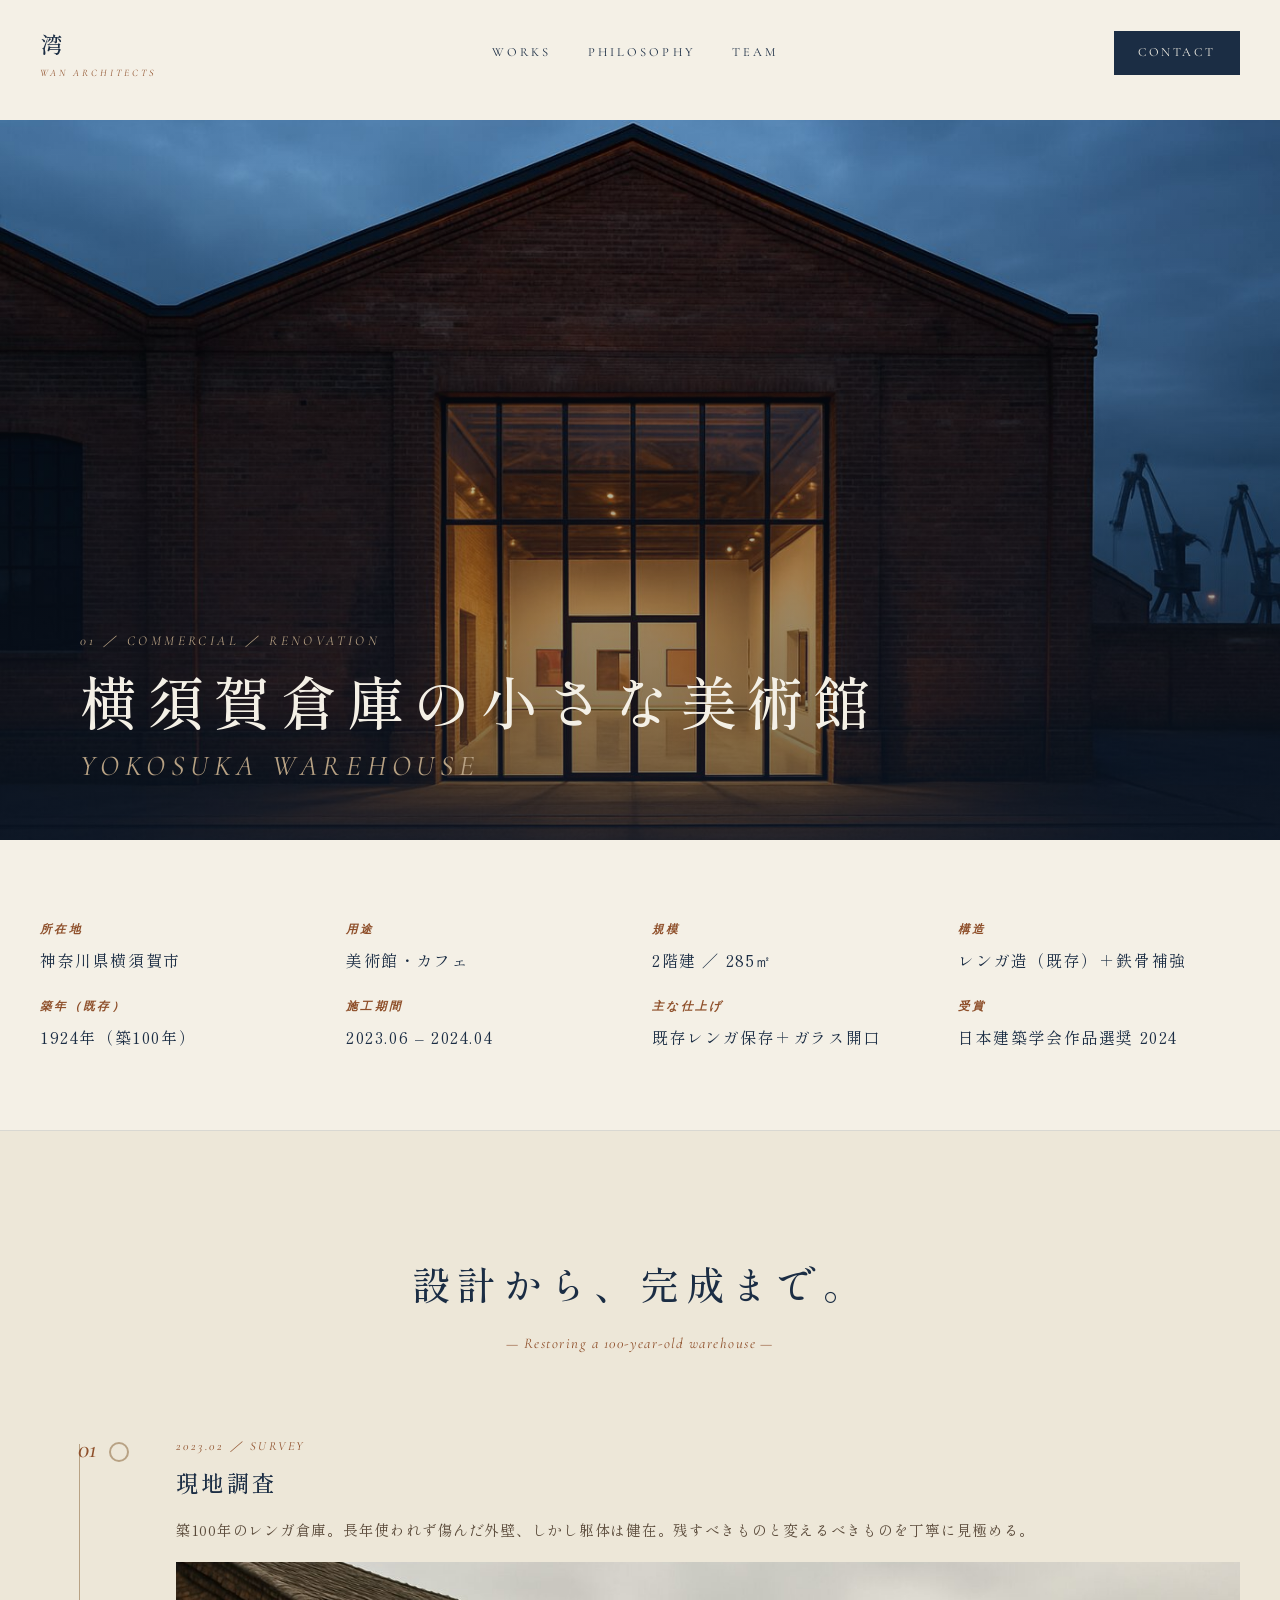
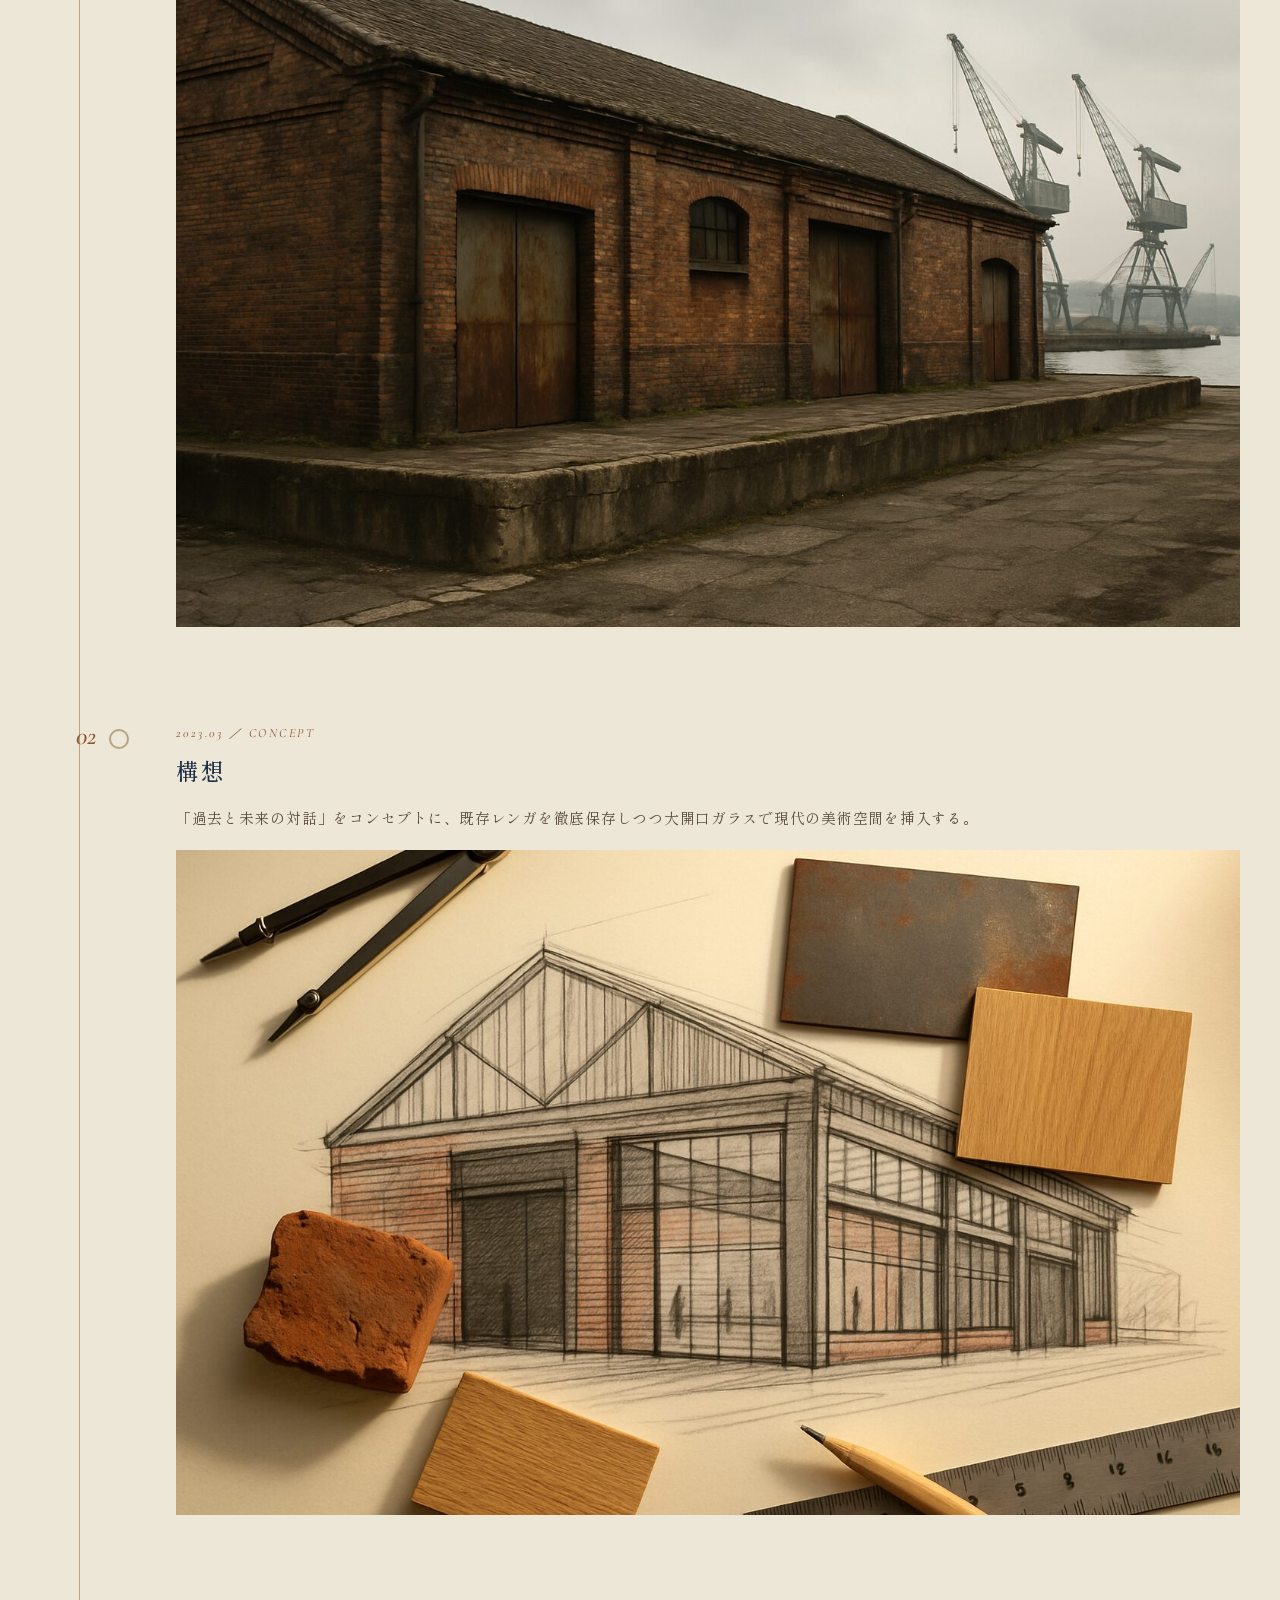
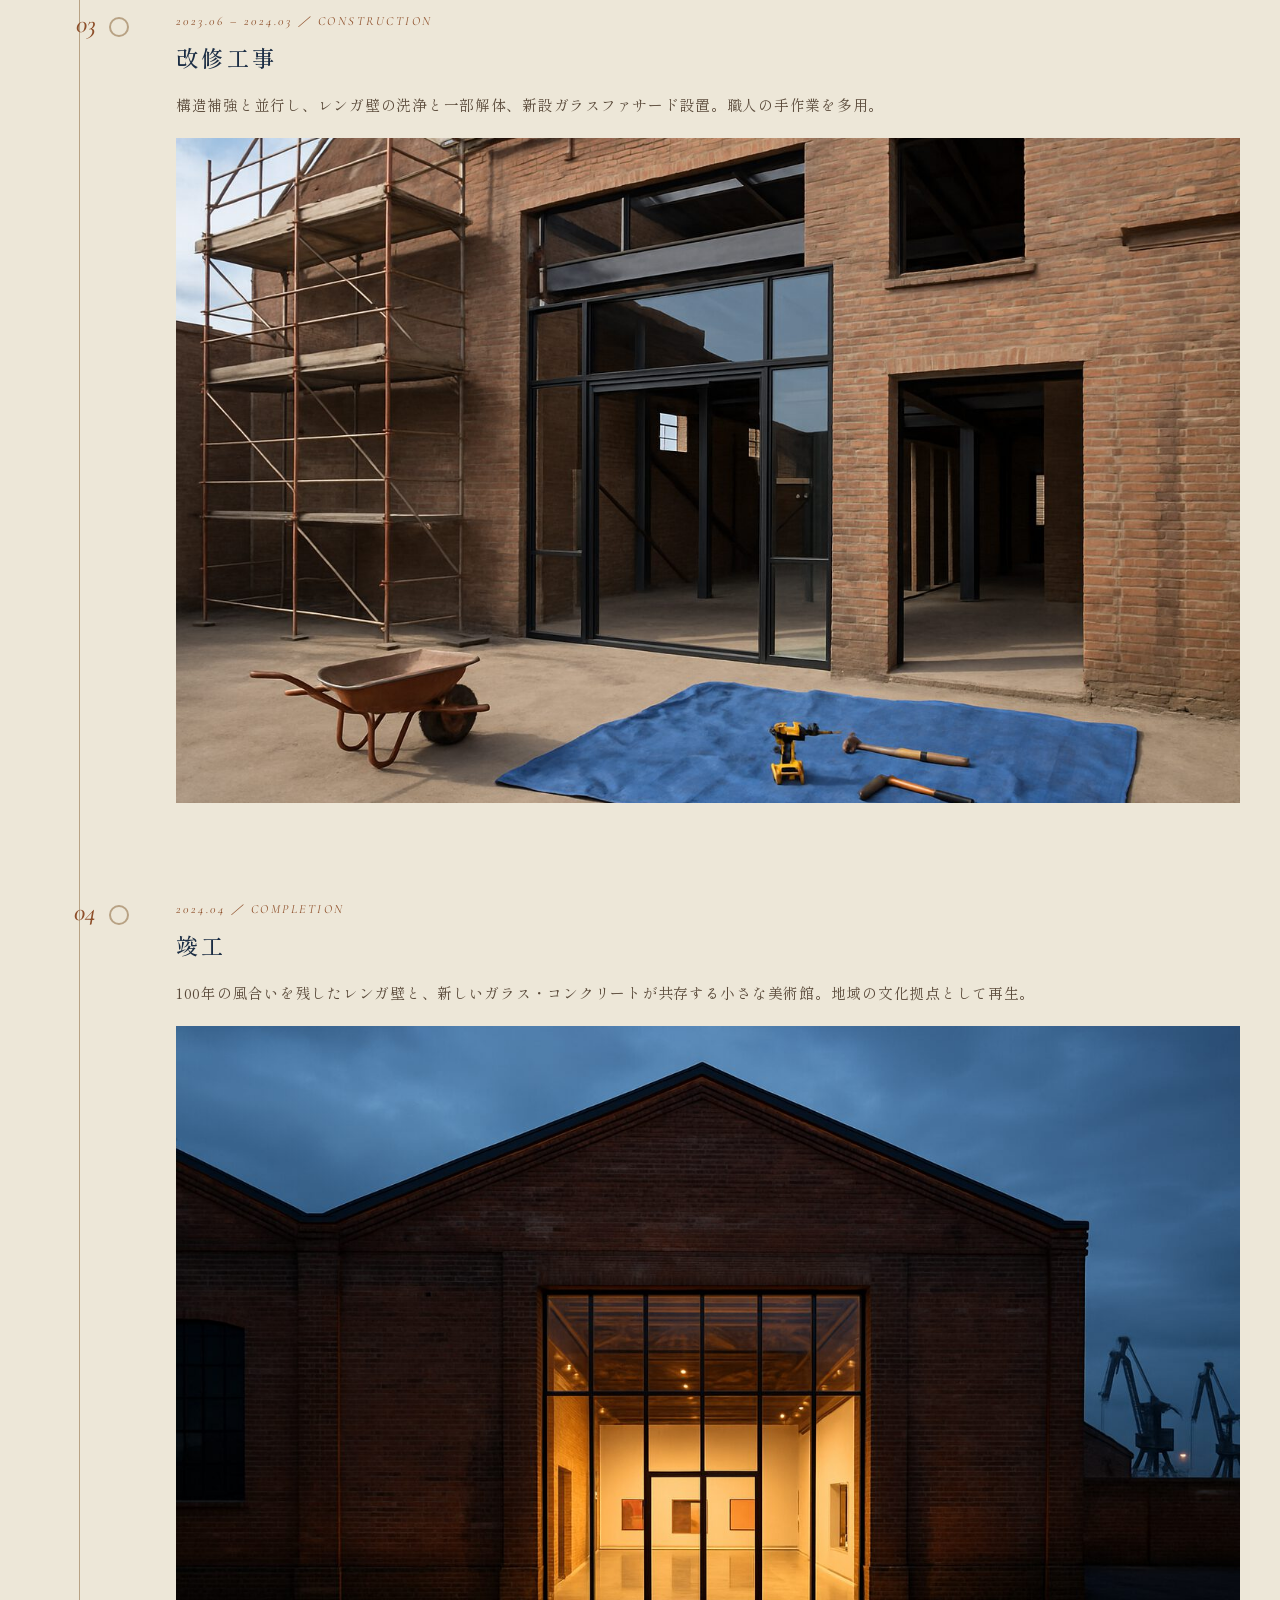
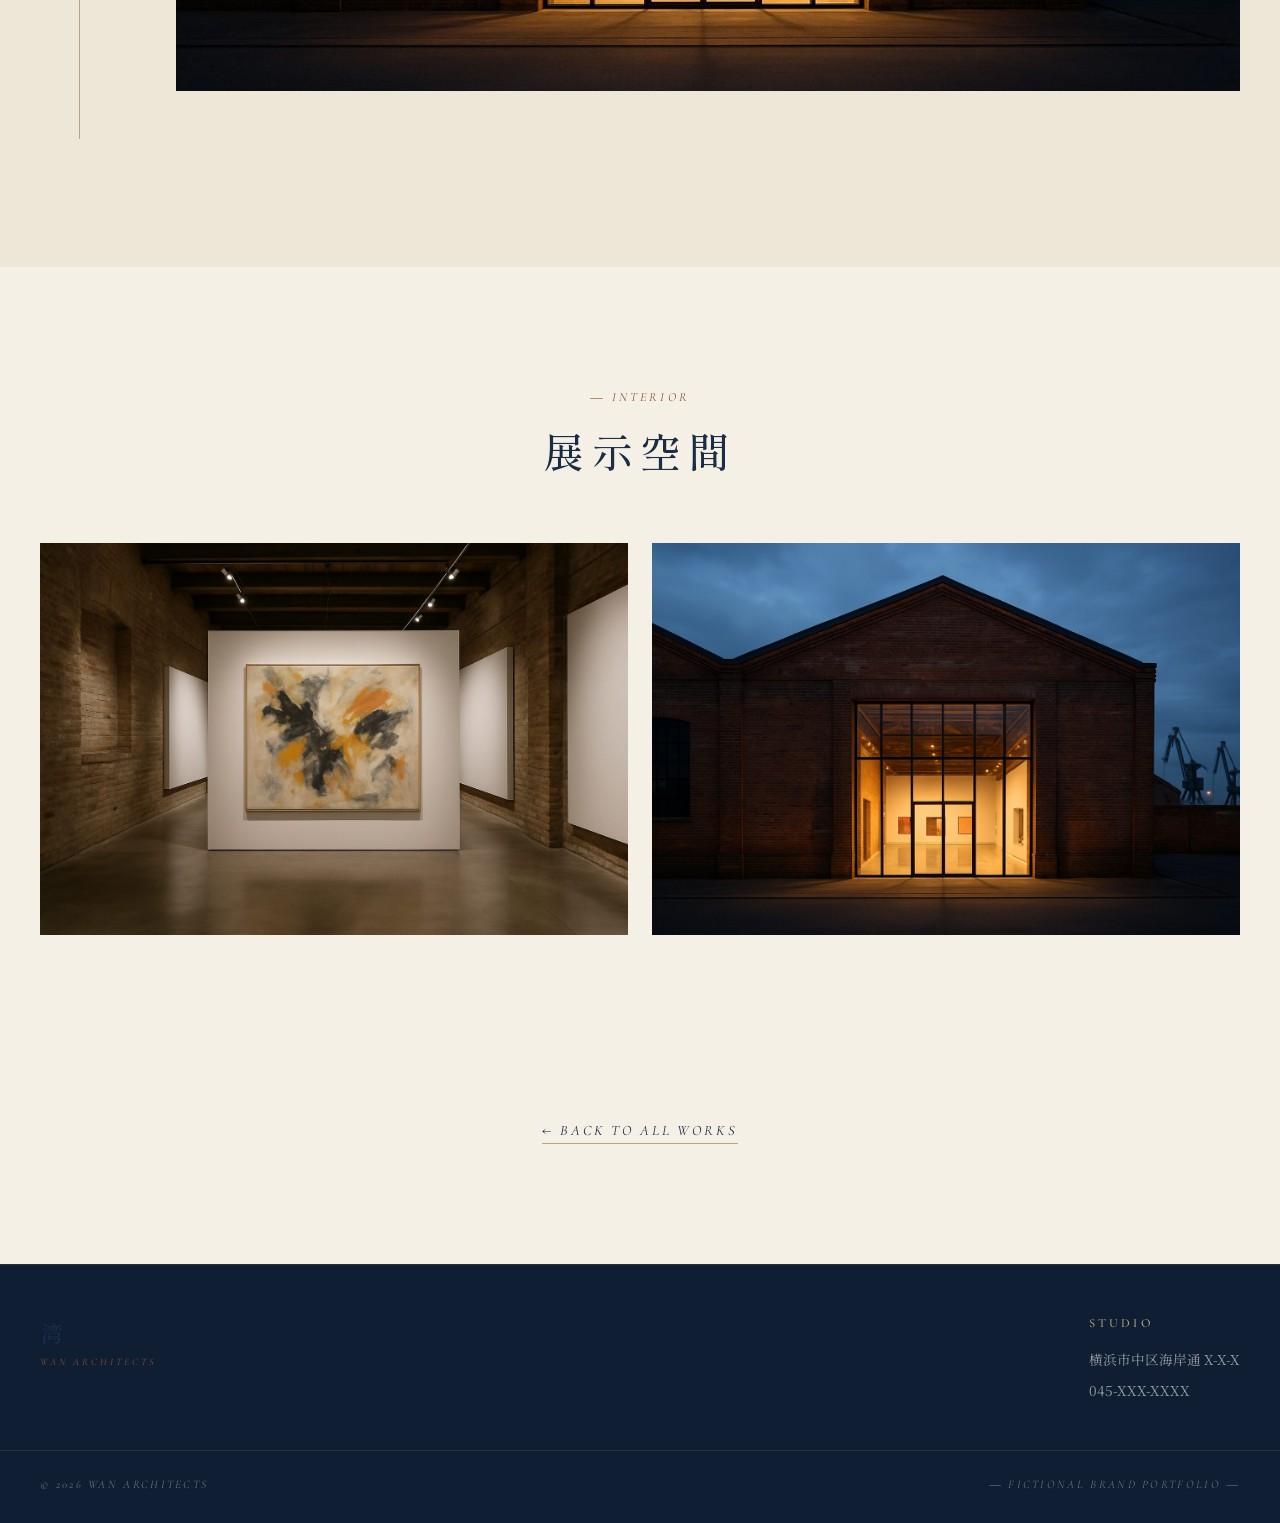
==== work-01-yokosuka.html @ d5d51172 "first commit: WAN ARCHITECTS portfolio site" ====
<!DOCTYPE html>
<html lang="ja">
<head>
<meta charset="UTF-8">
<meta name="viewport" content="width=device-width,initial-scale=1">
<title>横須賀倉庫の小さな美術館 ｜ 湾アーキテクツ</title>
<link rel="preconnect" href="https://fonts.googleapis.com">
<link rel="preconnect" href="https://fonts.gstatic.com" crossorigin>
<link href="https://fonts.googleapis.com/css2?family=Cormorant+Garamond:ital,wght@0,400;0,500;0,600;1,400;1,500&family=Inter:wght@300;400;500&family=Noto+Serif+JP:wght@300;400;500&family=Shippori+Mincho:wght@400;500;600&display=swap" rel="stylesheet">
<link rel="stylesheet" href="styles.css">
</head>
<body>

<header class="hd" id="hd">
  <div class="wrap hd__row">
    <a href="index.html" class="hd__logo">湾<small>WAN ARCHITECTS</small></a>
    <nav class="hd__nav">
      <a href="index.html#works">WORKS</a>
      <a href="index.html#philosophy">PHILOSOPHY</a>
      <a href="index.html#team">TEAM</a>
    </nav>
    <a href="index.html#contact" class="hd__cta">CONTACT</a>
  </div>
</header>

<section class="detail">
  <div class="detail__hero" style="background-image:url('images/work-01-yokosuka.jpg')">
    <div class="detail__hero-text">
      <div class="wrap">
        <p class="detail__cat">01 ／ Commercial ／ Renovation</p>
        <h1 class="detail__title">横須賀倉庫の小さな美術館<em>YOKOSUKA WAREHOUSE</em></h1>
      </div>
    </div>
  </div>
</section>

<section class="detail__info">
  <div class="wrap">
    <div class="info-grid">
      <div class="info-item"><h4>所在地</h4><p>神奈川県横須賀市</p></div>
      <div class="info-item"><h4>用途</h4><p>美術館・カフェ</p></div>
      <div class="info-item"><h4>規模</h4><p>2階建 ／ 285㎡</p></div>
      <div class="info-item"><h4>構造</h4><p>レンガ造（既存）＋鉄骨補強</p></div>
      <div class="info-item"><h4>築年（既存）</h4><p>1924年（築100年）</p></div>
      <div class="info-item"><h4>施工期間</h4><p>2023.06 – 2024.04</p></div>
      <div class="info-item"><h4>主な仕上げ</h4><p>既存レンガ保存＋ガラス開口</p></div>
      <div class="info-item"><h4>受賞</h4><p>日本建築学会作品選奨 2024</p></div>
    </div>
  </div>
</section>

<section class="process">
  <div class="wrap">
    <h2 class="process__title">設計から、完成まで。</h2>
    <p class="process__sub">— Restoring a 100-year-old warehouse —</p>

    <div class="timeline">
      <div class="timeline__step">
        <div class="timeline__num">01</div>
        <div class="timeline__body">
          <p class="timeline__head">2023.02 ／ Survey</p>
          <h3 class="timeline__title">現地調査</h3>
          <p class="timeline__desc">築100年のレンガ倉庫。長年使われず傷んだ外壁、しかし躯体は健在。残すべきものと変えるべきものを丁寧に見極める。</p>
          <div class="timeline__img" style="background-image:url('images/w01-before.jpg')"></div>
        </div>
      </div>
      <div class="timeline__step">
        <div class="timeline__num">02</div>
        <div class="timeline__body">
          <p class="timeline__head">2023.03 ／ Concept</p>
          <h3 class="timeline__title">構想</h3>
          <p class="timeline__desc">「過去と未来の対話」をコンセプトに、既存レンガを徹底保存しつつ大開口ガラスで現代の美術空間を挿入する。</p>
          <div class="timeline__img" style="background-image:url('images/w01-concept.jpg')"></div>
        </div>
      </div>
      <div class="timeline__step">
        <div class="timeline__num">03</div>
        <div class="timeline__body">
          <p class="timeline__head">2023.06 – 2024.03 ／ Construction</p>
          <h3 class="timeline__title">改修工事</h3>
          <p class="timeline__desc">構造補強と並行し、レンガ壁の洗浄と一部解体、新設ガラスファサード設置。職人の手作業を多用。</p>
          <div class="timeline__img" style="background-image:url('images/w01-construction.jpg')"></div>
        </div>
      </div>
      <div class="timeline__step">
        <div class="timeline__num">04</div>
        <div class="timeline__body">
          <p class="timeline__head">2024.04 ／ Completion</p>
          <h3 class="timeline__title">竣工</h3>
          <p class="timeline__desc">100年の風合いを残したレンガ壁と、新しいガラス・コンクリートが共存する小さな美術館。地域の文化拠点として再生。</p>
          <div class="timeline__img" style="background-image:url('images/work-01-yokosuka.jpg')"></div>
        </div>
      </div>
    </div>
  </div>
</section>

<section class="interiors">
  <div class="wrap">
    <div class="sec__head" style="text-align:center;margin:0 auto 64px">
      <p class="kicker">― Interior</p>
      <h2 class="sec__title">展示空間</h2>
    </div>
    <div class="interiors__grid">
      <div style="background-image:url('images/w01-interior.jpg')"></div>
      <div style="background-image:url('images/work-01-yokosuka.jpg')"></div>
    </div>
  </div>
</section>

<section class="back-to">
  <div class="wrap"><a href="index.html#works">← Back to all works</a></div>
</section>

<footer class="ft">
  <div class="wrap ft__row">
    <div class="ft__col"><a href="index.html" class="hd__logo">湾<small>WAN ARCHITECTS</small></a></div>
    <div class="ft__col"><h4>Studio</h4><ul><li>横浜市中区海岸通 X-X-X</li><li>045-XXX-XXXX</li></ul></div>
  </div>
  <div class="wrap ft__bottom"><span>© 2026 WAN ARCHITECTS</span><span>― FICTIONAL BRAND PORTFOLIO ―</span></div>
</footer>

<script>
const hd=document.getElementById('hd');
window.addEventListener('scroll',()=>hd.classList.toggle('is-scrolled',window.scrollY>80));
</script>
</body>
</html>
---- styles.css ----
/* === 湾 (Wan) Architects === */
:root{
  --navy:#1B2D44;
  --navy-d:#0F1E33;
  --driftwood:#B8A284;
  --salt:#F4F0E6;
  --salt-2:#EDE7D8;
  --rust:#8E4F2A;
  --sky:#C8D4DD;
  --ink:#1A1410;
  --ink-soft:#5A4A3A;
  --line:rgba(27,45,68,0.12);
  --serif:'Cormorant Garamond',serif;
  --jp-mincho:'Shippori Mincho',serif;
  --jp-serif:'Noto Serif JP',serif;
  --sans:'Inter',sans-serif;
}
*{margin:0;padding:0;box-sizing:border-box}
html{scroll-behavior:smooth}
body{
  font-family:var(--jp-serif);
  background:var(--salt);color:var(--ink);
  line-height:1.7;-webkit-font-smoothing:antialiased;
  overflow-x:hidden;
}
a{color:inherit;text-decoration:none}
img{display:block;max-width:100%}
button{font-family:inherit;border:none;background:none;cursor:pointer;color:inherit}
ul{list-style:none}

.wrap{max-width:1280px;margin:0 auto;padding:0 40px}
.kicker{
  font-family:var(--serif);font-style:italic;
  letter-spacing:0.25em;color:var(--rust);
  font-size:0.78rem;text-transform:uppercase;
}

/* === Header === */
.hd{
  position:fixed;top:0;left:0;right:0;z-index:50;
  padding:24px 0;
  transition:background .4s,backdrop-filter .4s,padding .4s;
}
.hd.is-scrolled{
  background:rgba(244,240,230,0.92);
  backdrop-filter:blur(12px);
  padding:14px 0;
  border-bottom:1px solid var(--line);
}
.hd__row{display:flex;align-items:center;justify-content:space-between}
.hd__logo{
  font-family:var(--jp-mincho);
  font-size:1.4rem;letter-spacing:0.4em;
  color:var(--navy);font-weight:500;
}
.hd__logo small{
  display:block;font-family:var(--serif);
  font-style:italic;font-size:0.62rem;letter-spacing:0.3em;
  color:var(--rust);margin-top:3px;font-weight:400;
}
.hd__nav{display:flex;gap:36px}
.hd__nav a{
  font-family:var(--serif);font-size:0.78rem;
  letter-spacing:0.25em;text-transform:uppercase;
  color:var(--navy);transition:color .2s;
}
.hd__nav a:hover{color:var(--rust)}
.hd__cta{
  font-family:var(--serif);font-size:0.78rem;
  letter-spacing:0.2em;text-transform:uppercase;
  color:var(--salt);background:var(--navy);
  padding:11px 24px;transition:background .2s;
}
.hd__cta:hover{background:var(--rust)}

/* === HERO with tabbed process visualization === */
.hero{
  position:relative;
  min-height:100vh;height:100vh;
  background:var(--navy);color:var(--salt);
  overflow:hidden;
}
.hero__bg{
  position:absolute;inset:0;z-index:0;
}
.stage{
  position:absolute;inset:0;
  opacity:0;transition:opacity 1s ease;
  background-size:cover;background-position:center;
}
.stage.is-active{opacity:1}
.stage::after{
  content:'';position:absolute;inset:0;
  background:linear-gradient(180deg,rgba(15,30,51,0.40) 0%,rgba(15,30,51,0.80) 100%);
}
/* Vivid gradient placeholders until AI images land */
.stage--1{background-image:linear-gradient(135deg,#7B8FA1 0%,#3F5066 60%,#1B2D44 100%)}
.stage--2{background-image:linear-gradient(135deg,#E8DFC8 0%,#C8B89A 50%,#9C8966 100%)}
.stage--3{background-image:linear-gradient(135deg,#3F5066 0%,#1B2D44 50%,#0F1E33 100%)}
.stage--4{background-image:linear-gradient(135deg,#A88663 0%,#7A5C3F 50%,#3F2E1A 100%)}
.stage--5{background-image:linear-gradient(135deg,#3F5066 0%,#1B2D44 50%,#8E4F2A 100%)}

.hero__inner{
  position:relative;z-index:2;
  height:100%;
  display:flex;flex-direction:column;justify-content:flex-end;
  padding:0 40px 64px;max-width:1280px;margin:0 auto;
}
.hero__sub{
  font-family:var(--serif);font-style:italic;
  font-size:0.92rem;letter-spacing:0.25em;color:var(--driftwood);
  margin-bottom:18px;
}
.hero__title{
  font-family:var(--jp-mincho);font-weight:500;
  font-size:clamp(2.6rem,6vw,5.2rem);
  letter-spacing:0.15em;line-height:1.2;
  margin-bottom:32px;
}
.hero__title em{font-style:normal;color:var(--driftwood)}

.hero__tabs{
  display:flex;gap:0;margin-top:32px;
  border-top:1px solid rgba(244,240,230,0.25);
}
.tab{
  flex:1;padding:18px 12px;
  background:transparent;color:rgba(244,240,230,0.55);
  border:none;cursor:pointer;
  display:flex;flex-direction:column;align-items:center;gap:4px;
  transition:color .25s,background .25s;
  position:relative;
}
.tab span{
  font-family:var(--serif);font-style:italic;font-size:0.78rem;
  letter-spacing:0.18em;
}
.tab b{
  font-family:var(--jp-mincho);font-size:1rem;
  letter-spacing:0.18em;font-weight:500;
}
.tab:hover{color:var(--salt);background:rgba(244,240,230,0.05)}
.tab.is-active{color:var(--driftwood)}
.tab.is-active::after{
  content:'';position:absolute;top:-1px;left:20%;right:20%;
  height:2px;background:var(--driftwood);
}

.hero__hint{
  margin-top:14px;
  font-family:var(--serif);font-style:italic;
  font-size:0.72rem;letter-spacing:0.15em;
  color:rgba(244,240,230,0.45);text-align:center;
}

.hero__stage-label{
  display:flex;justify-content:space-between;align-items:flex-end;
  font-family:var(--serif);font-style:italic;
  letter-spacing:0.18em;font-size:0.85rem;
}
.hero__stage-label .num{
  font-size:3rem;font-weight:500;color:var(--driftwood);
  font-style:normal;line-height:1;letter-spacing:0;
}
.hero__stage-label .name{
  text-align:right;color:rgba(244,240,230,0.85);
  font-size:1.05rem;
}
.hero__stage-label .name b{
  font-family:var(--jp-mincho);font-style:normal;
  display:block;font-size:1.25rem;font-weight:500;
  color:var(--salt);margin-top:4px;letter-spacing:0.15em;
}


/* === Content sections (after hero) === */
.sec{padding:140px 0;position:relative}
.sec__head{margin-bottom:80px;max-width:680px}
.sec__title{
  font-family:var(--jp-mincho);font-weight:500;
  font-size:clamp(1.8rem,3.2vw,2.6rem);
  letter-spacing:0.18em;line-height:1.4;
  margin-top:14px;color:var(--navy);
}
.sec__sub{
  font-family:var(--serif);font-style:italic;
  color:var(--rust);font-size:0.92rem;letter-spacing:0.1em;
  margin-top:12px;
}
.sec__lead{
  font-family:var(--jp-mincho);font-size:0.95rem;
  line-height:2.2;color:var(--ink-soft);margin-top:24px;letter-spacing:0.05em;
}

/* === Works grid === */
.works{background:var(--salt-2)}
.works__grid{
  display:grid;
  grid-template-columns:repeat(2,1fr);
  gap:48px 32px;
}
.work-card{
  background:var(--salt);
  transition:transform .4s,box-shadow .4s;
  cursor:pointer;
}
.work-card:hover{
  transform:translateY(-4px);
  box-shadow:0 24px 56px rgba(27,45,68,0.12);
}
.work-card__img{
  aspect-ratio:4/3;
  background-color:var(--sky);
  background-size:cover;background-position:center;
  margin-bottom:20px;overflow:hidden;
  position:relative;
}
.work-card__img::after{
  content:attr(data-num);
  position:absolute;top:14px;left:18px;
  font-family:var(--serif);font-style:italic;
  font-size:1rem;color:var(--salt);
  letter-spacing:0.1em;
  text-shadow:0 2px 8px rgba(0,0,0,0.3);
}
.work-card__cat{
  font-family:var(--serif);font-style:italic;
  font-size:0.72rem;letter-spacing:0.2em;
  color:var(--rust);text-transform:uppercase;
  margin-bottom:8px;
}
.work-card__name{
  font-family:var(--jp-mincho);font-size:1.4rem;
  font-weight:500;letter-spacing:0.1em;
  color:var(--navy);margin-bottom:8px;line-height:1.4;
}
.work-card__name em{
  font-style:italic;font-family:var(--serif);
  font-size:0.65em;color:var(--rust);
  margin-left:8px;font-weight:400;
}
.work-card__meta{
  font-family:var(--serif);font-style:italic;
  font-size:0.85rem;color:var(--ink-soft);
  letter-spacing:0.05em;
}

/* === Philosophy === */
.philo{background:var(--navy);color:var(--salt)}
.philo .sec__title{color:var(--salt)}
.philo .sec__sub{color:var(--driftwood)}
.philo__grid{
  display:grid;grid-template-columns:repeat(2,1fr);
  gap:64px 80px;margin-top:48px;
}
.philo__item h3{
  font-family:var(--jp-mincho);font-size:1.1rem;
  font-weight:500;letter-spacing:0.18em;
  color:var(--driftwood);margin-bottom:14px;
  padding-bottom:12px;border-bottom:1px solid rgba(184,162,132,0.3);
}
.philo__item p{
  font-family:var(--jp-mincho);font-size:0.92rem;
  line-height:2.1;color:rgba(244,240,230,0.78);
  letter-spacing:0.05em;
}

/* === Team preview === */
.team__row{
  display:grid;grid-template-columns:repeat(3,1fr);
  gap:32px;
}
.member{text-align:center}
.member__photo{
  aspect-ratio:1/1;background:var(--sky);
  margin-bottom:18px;overflow:hidden;
  border-radius:50%;width:200px;height:200px;
  margin-left:auto;margin-right:auto;
  background-size:cover;background-position:center;
}
.member__role{
  font-family:var(--serif);font-style:italic;
  font-size:0.78rem;letter-spacing:0.2em;
  color:var(--rust);text-transform:uppercase;
  margin-bottom:6px;
}
.member__name{
  font-family:var(--jp-mincho);font-size:1.15rem;
  font-weight:500;letter-spacing:0.15em;color:var(--navy);
}

/* === Contact CTA === */
.cta{
  background:var(--navy-d);color:var(--salt);
  padding:120px 0;text-align:center;
}
.cta__title{
  font-family:var(--jp-mincho);font-weight:500;
  font-size:clamp(1.8rem,3vw,2.4rem);
  letter-spacing:0.18em;margin:18px 0 32px;
}
.cta__btn{
  display:inline-block;
  font-family:var(--serif);font-size:0.85rem;
  letter-spacing:0.3em;text-transform:uppercase;
  background:var(--driftwood);color:var(--navy-d);
  padding:18px 56px;transition:background .25s,letter-spacing .25s;
}
.cta__btn:hover{background:var(--salt);letter-spacing:0.35em}

/* === Footer === */
.ft{
  background:var(--navy-d);color:rgba(244,240,230,0.6);
  padding:48px 0 28px;
  border-top:1px solid rgba(184,162,132,0.15);
}
.ft__row{display:flex;justify-content:space-between;flex-wrap:wrap;gap:24px}
.ft__col h4{
  font-family:var(--serif);font-size:0.78rem;
  letter-spacing:0.25em;color:var(--driftwood);
  margin-bottom:14px;text-transform:uppercase;font-weight:500;
}
.ft__col ul{display:flex;flex-direction:column;gap:8px;font-size:0.85rem;font-family:var(--jp-serif)}
.ft__bottom{
  margin-top:48px;padding-top:24px;
  border-top:1px solid rgba(184,162,132,0.15);
  display:flex;justify-content:space-between;
  font-family:var(--serif);font-size:0.72rem;
  font-style:italic;letter-spacing:0.2em;
  color:rgba(244,240,230,0.4);
}

/* === Work Detail Page === */
.detail{padding-top:120px}
.detail__hero{
  height:80vh;min-height:560px;
  background-size:cover;background-position:center;
  position:relative;
}
.detail__hero::after{
  content:'';position:absolute;inset:0;
  background:linear-gradient(180deg,transparent 0%,rgba(15,30,51,0.6) 100%);
}
.detail__hero-text{
  position:absolute;left:0;right:0;bottom:0;
  color:var(--salt);padding:0 40px 56px;z-index:2;
}
.detail__hero-text .wrap{position:relative}
.detail__cat{
  font-family:var(--serif);font-style:italic;
  letter-spacing:0.25em;color:var(--driftwood);
  font-size:0.85rem;text-transform:uppercase;margin-bottom:14px;
}
.detail__title{
  font-family:var(--jp-mincho);font-weight:500;
  font-size:clamp(2rem,5vw,3.6rem);
  letter-spacing:0.15em;line-height:1.2;
}
.detail__title em{
  display:block;font-family:var(--serif);font-style:italic;
  font-size:0.5em;color:var(--driftwood);
  letter-spacing:0.2em;margin-top:14px;font-weight:400;
}

/* Project info */
.detail__info{
  background:var(--salt);padding:80px 0;
  border-bottom:1px solid var(--line);
}
.info-grid{
  display:grid;grid-template-columns:repeat(4,1fr);gap:24px;
}
.info-item h4{
  font-family:var(--serif);font-style:italic;
  font-size:0.72rem;letter-spacing:0.2em;
  color:var(--rust);text-transform:uppercase;margin-bottom:8px;
}
.info-item p{
  font-family:var(--jp-mincho);font-size:1rem;
  color:var(--navy);letter-spacing:0.1em;line-height:1.6;
}

/* Process timeline */
.process{padding:120px 0;background:var(--salt-2)}
.process__title{
  font-family:var(--jp-mincho);font-weight:500;
  font-size:clamp(1.8rem,3vw,2.4rem);letter-spacing:0.2em;
  text-align:center;color:var(--navy);margin-bottom:14px;
}
.process__sub{
  font-family:var(--serif);font-style:italic;
  color:var(--rust);text-align:center;font-size:0.92rem;
  letter-spacing:0.1em;margin-bottom:80px;
}
.timeline{
  display:grid;
  grid-template-columns:80px 1fr;
  gap:40px 56px;
  position:relative;
}
.timeline::before{
  content:'';position:absolute;
  left:39px;top:8px;bottom:8px;
  width:1px;background:var(--driftwood);
}
.timeline__step{display:contents}
.timeline__num{
  font-family:var(--serif);font-style:italic;
  font-size:1.6rem;color:var(--rust);
  text-align:right;padding-right:24px;line-height:1;
  position:relative;
  font-weight:500;letter-spacing:0;
}
.timeline__num::after{
  content:'';position:absolute;right:-9px;top:6px;
  width:16px;height:16px;border-radius:50%;
  background:var(--salt-2);border:2px solid var(--driftwood);
}
.timeline__body{padding-bottom:56px}
.timeline__head{
  font-family:var(--serif);font-style:italic;
  font-size:0.78rem;letter-spacing:0.2em;
  color:var(--rust);text-transform:uppercase;margin-bottom:6px;
}
.timeline__title{
  font-family:var(--jp-mincho);font-size:1.4rem;
  font-weight:500;letter-spacing:0.15em;
  color:var(--navy);margin-bottom:14px;
}
.timeline__desc{
  font-family:var(--jp-mincho);font-size:0.92rem;
  line-height:2;color:var(--ink-soft);
  margin-bottom:18px;letter-spacing:0.05em;
}
.timeline__img{
  aspect-ratio:16/10;background-size:cover;background-position:center;
  background-color:var(--sky);
}

/* Interiors gallery */
.interiors{padding:120px 0}
.interiors__grid{
  display:grid;grid-template-columns:1fr 1fr;
  gap:24px;
}
.interiors__grid > div{
  aspect-ratio:3/2;
  background-size:cover;background-position:center;
  background-color:var(--sky);
}

/* Plan section */
.plan{
  padding:120px 0;background:var(--navy);color:var(--salt);
  text-align:center;
}
.plan__title{
  font-family:var(--jp-mincho);font-weight:500;
  font-size:1.8rem;letter-spacing:0.2em;margin-bottom:48px;
}
.plan__img{
  max-width:900px;margin:0 auto;aspect-ratio:3/2;
  background-size:contain;background-repeat:no-repeat;
  background-position:center;background-color:var(--salt);
}

/* Back to works */
.back-to{
  padding:60px 0 120px;background:var(--salt);text-align:center;
}
.back-to a{
  font-family:var(--serif);font-style:italic;
  font-size:0.9rem;letter-spacing:0.2em;
  color:var(--navy);text-transform:uppercase;
  border-bottom:1px solid var(--driftwood);padding-bottom:4px;
}
.back-to a:hover{color:var(--rust);border-color:var(--rust)}

@media(max-width:760px){
  .info-grid{grid-template-columns:1fr 1fr;gap:32px}
  .timeline{grid-template-columns:48px 1fr;gap:24px 32px}
  .timeline::before{left:23px}
  .timeline__num{font-size:1.2rem;padding-right:14px}
  .timeline__num::after{right:-7px;width:12px;height:12px}
  .interiors__grid{grid-template-columns:1fr}
}

/* === Responsive === */
@media(max-width:900px){
  .wrap{padding:0 24px}
  .hd__nav{display:none}
  .works__grid{grid-template-columns:1fr}
  .philo__grid{grid-template-columns:1fr;gap:36px}
  .team__row{grid-template-columns:1fr;gap:48px}
  .hero__overlay{padding:0 24px 64px}
}
@media(max-width:600px){
  .sec{padding:96px 0}
  .hero__title{font-size:2.2rem}
  .ft__row{flex-direction:column}
}
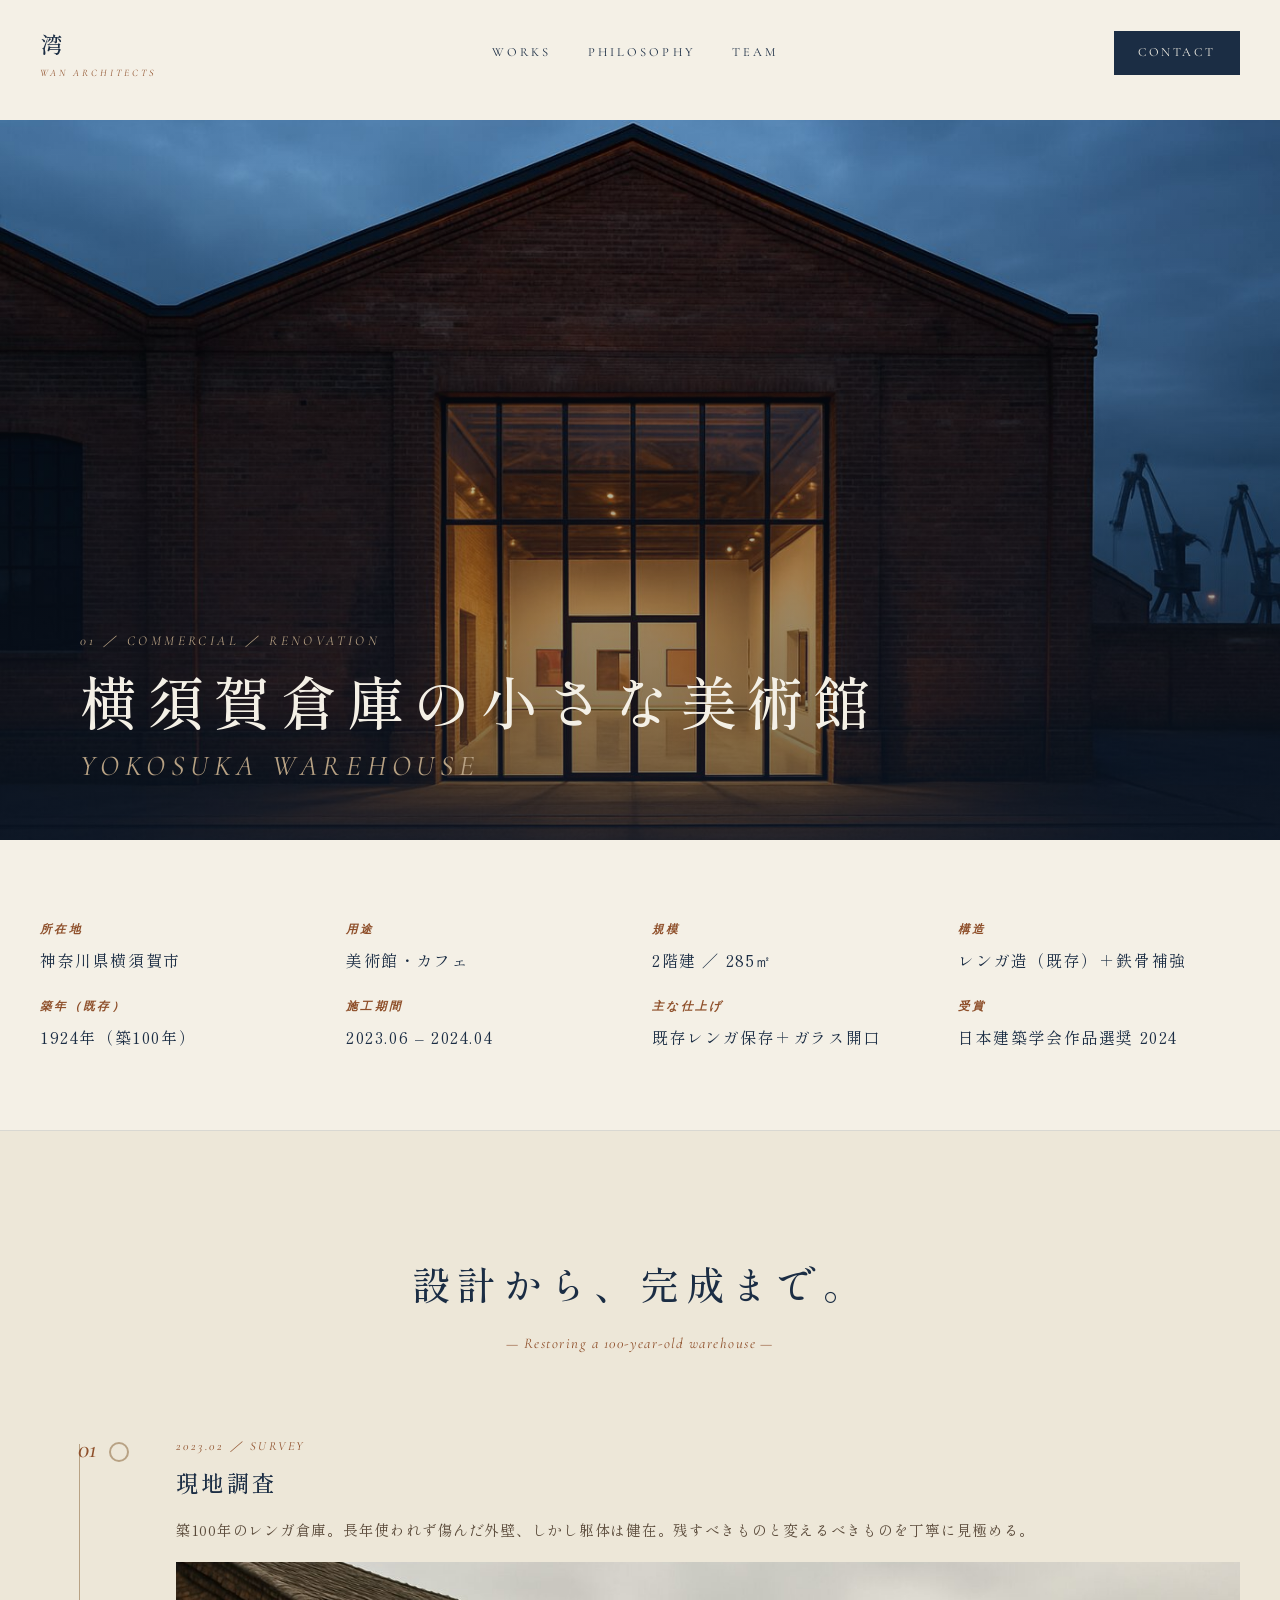
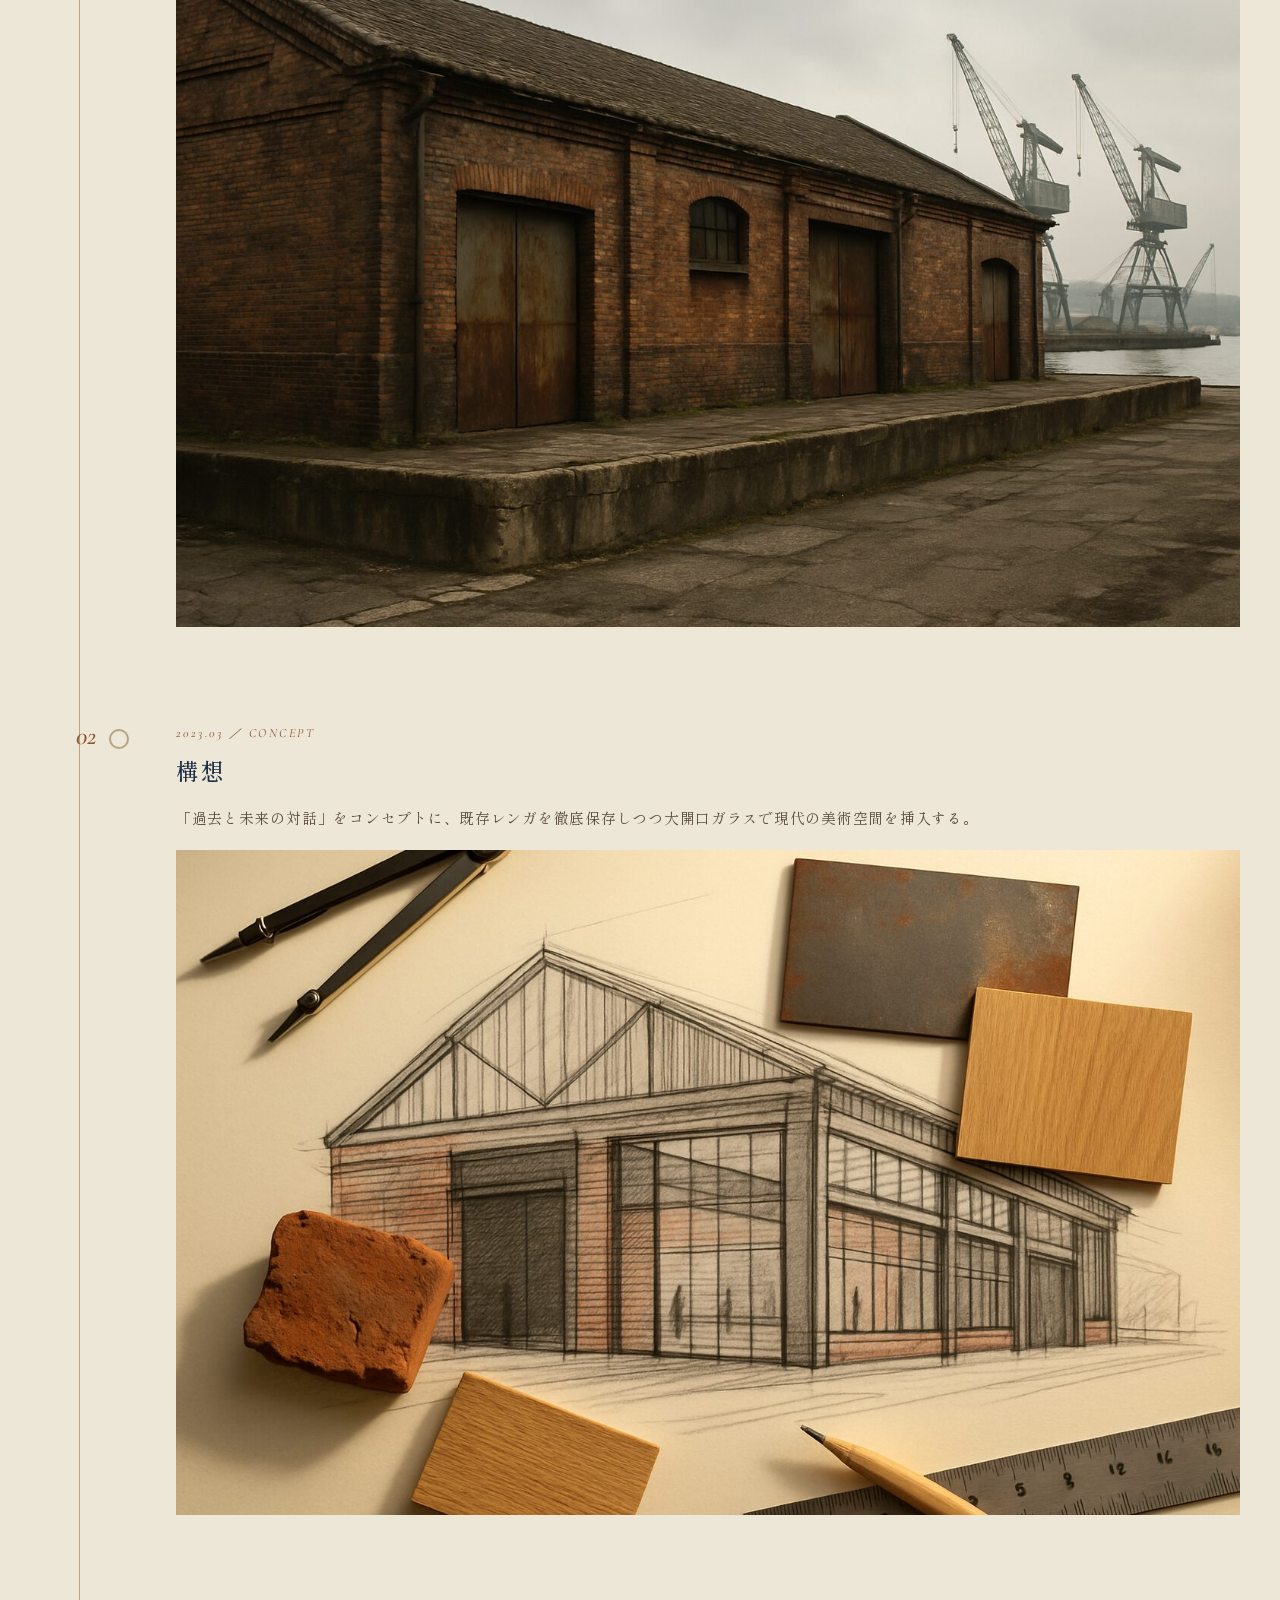
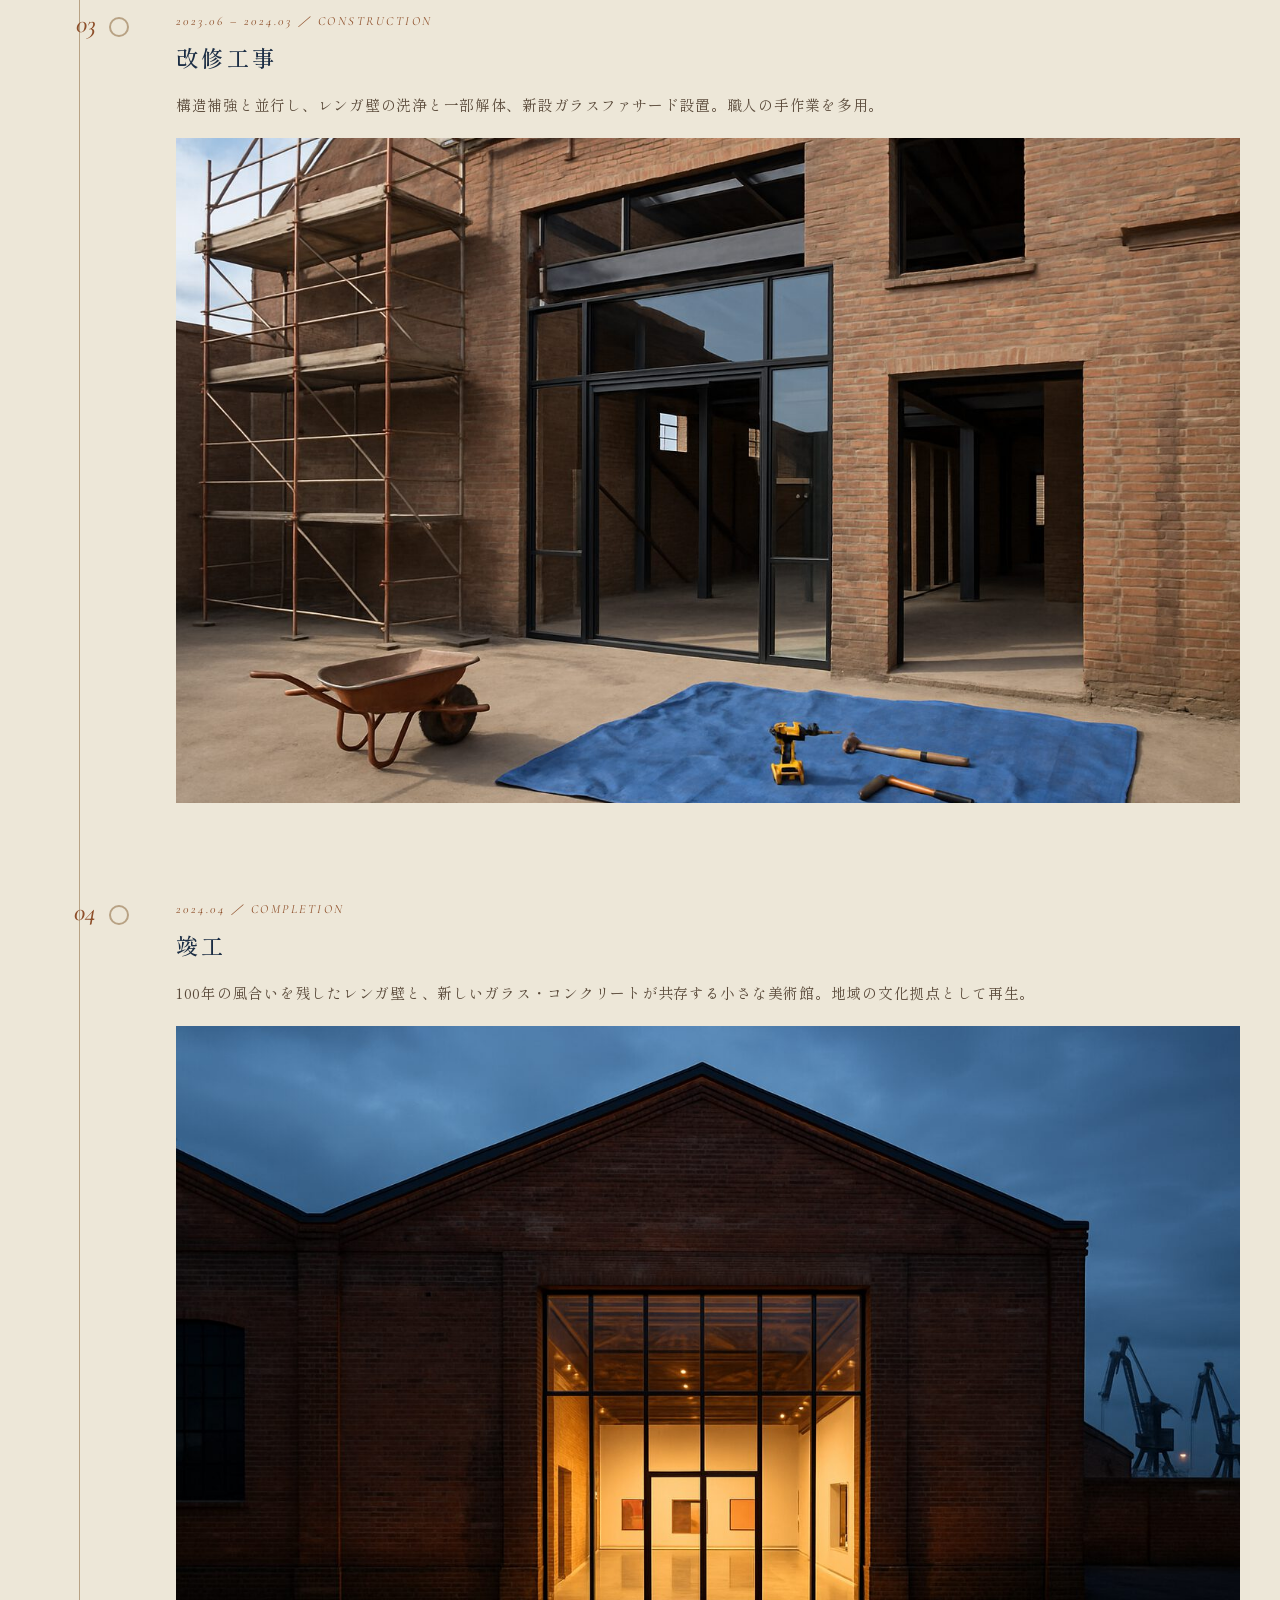
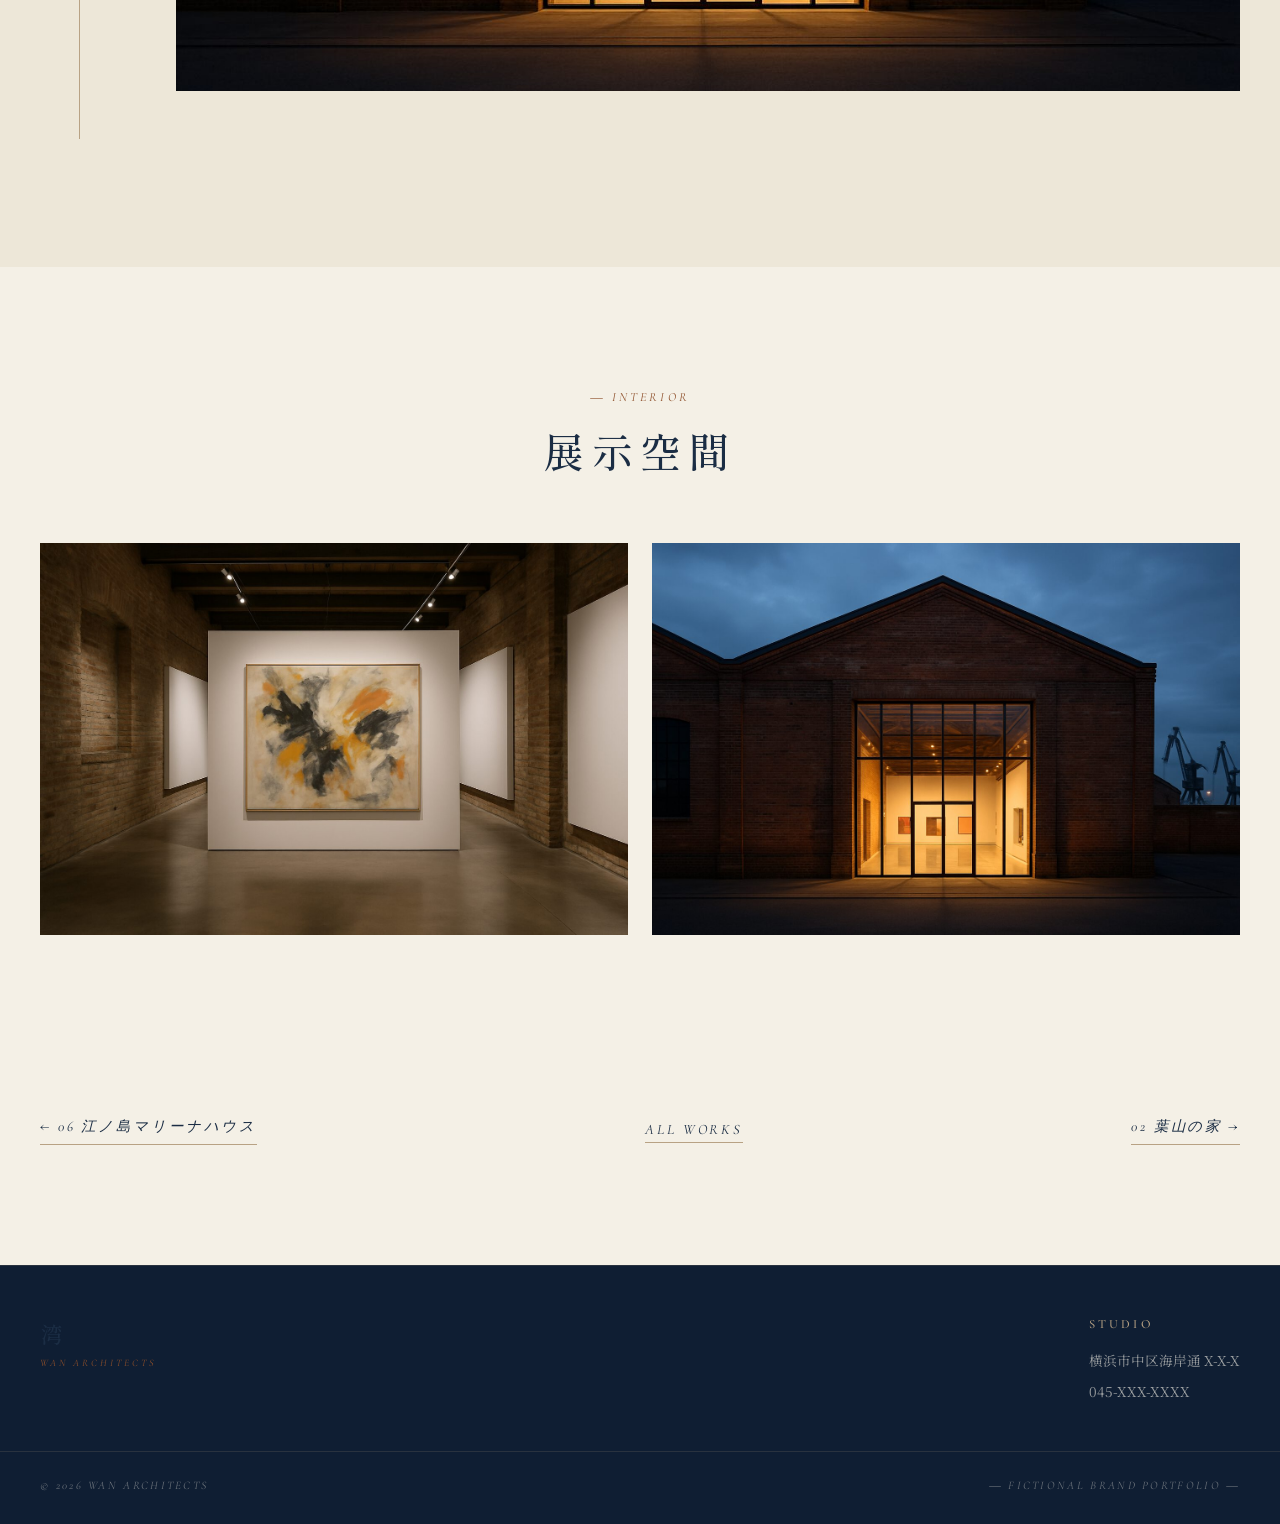
==== commit 35eb32f4: "polish: prev/next nav, scroll reveal, hero animation, card hover zoom" ====
--- a/work-01-yokosuka.html
+++ b/work-01-yokosuka.html
@@ -57,7 +57,7 @@
     <div class="timeline">
       <div class="timeline__step">
         <div class="timeline__num">01</div>
-        <div class="timeline__body">
+        <div class="timeline__body reveal">
           <p class="timeline__head">2023.02 ／ Survey</p>
           <h3 class="timeline__title">現地調査</h3>
           <p class="timeline__desc">築100年のレンガ倉庫。長年使われず傷んだ外壁、しかし躯体は健在。残すべきものと変えるべきものを丁寧に見極める。</p>
@@ -66,7 +66,7 @@
       </div>
       <div class="timeline__step">
         <div class="timeline__num">02</div>
-        <div class="timeline__body">
+        <div class="timeline__body reveal">
           <p class="timeline__head">2023.03 ／ Concept</p>
           <h3 class="timeline__title">構想</h3>
           <p class="timeline__desc">「過去と未来の対話」をコンセプトに、既存レンガを徹底保存しつつ大開口ガラスで現代の美術空間を挿入する。</p>
@@ -75,7 +75,7 @@
       </div>
       <div class="timeline__step">
         <div class="timeline__num">03</div>
-        <div class="timeline__body">
+        <div class="timeline__body reveal">
           <p class="timeline__head">2023.06 – 2024.03 ／ Construction</p>
           <h3 class="timeline__title">改修工事</h3>
           <p class="timeline__desc">構造補強と並行し、レンガ壁の洗浄と一部解体、新設ガラスファサード設置。職人の手作業を多用。</p>
@@ -84,7 +84,7 @@
       </div>
       <div class="timeline__step">
         <div class="timeline__num">04</div>
-        <div class="timeline__body">
+        <div class="timeline__body reveal">
           <p class="timeline__head">2024.04 ／ Completion</p>
           <h3 class="timeline__title">竣工</h3>
           <p class="timeline__desc">100年の風合いを残したレンガ壁と、新しいガラス・コンクリートが共存する小さな美術館。地域の文化拠点として再生。</p>
@@ -109,7 +109,11 @@
 </section>
 
 <section class="back-to">
-  <div class="wrap"><a href="index.html#works">← Back to all works</a></div>
+  <div class="wrap back-to__inner">
+    <a href="work-06-enoshima.html">← 06 江ノ島マリーナハウス</a>
+    <span class="back-to__center"><a href="index.html#works">All Works</a></span>
+    <a href="work-02-hayama.html">02 葉山の家 →</a>
+  </div>
 </section>
 
 <footer class="ft">
@@ -123,6 +127,8 @@
 <script>
 const hd=document.getElementById('hd');
 window.addEventListener('scroll',()=>hd.classList.toggle('is-scrolled',window.scrollY>80));
+const revealObs=new IntersectionObserver((entries)=>{entries.forEach(e=>{if(e.isIntersecting){e.target.classList.add('is-visible');revealObs.unobserve(e.target);}});},{threshold:0.1});
+document.querySelectorAll('.reveal').forEach(el=>revealObs.observe(el));
 </script>
 </body>
 </html>
--- a/styles.css
+++ b/styles.css
@@ -73,6 +73,14 @@
 }
 .hd__cta:hover{background:var(--rust)}
 
+/* === Hero entrance animations === */
+@keyframes heroDrift{
+  from{opacity:0;filter:blur(8px);transform:translateY(16px)}
+  to  {opacity:1;filter:blur(0);  transform:translateY(0)}
+}
+.hero__sub   {animation:heroDrift 3s   cubic-bezier(.16,1,.3,1) .8s  both}
+.hero__title {animation:heroDrift 3.5s cubic-bezier(.16,1,.3,1) 1.4s both}
+
 /* === HERO with tabbed process visualization === */
 .hero{
   position:relative;
@@ -113,8 +121,8 @@
 }
 .hero__title{
   font-family:var(--jp-mincho);font-weight:500;
-  font-size:clamp(2.6rem,6vw,5.2rem);
-  letter-spacing:0.15em;line-height:1.2;
+  font-size:clamp(2.4rem,5.5vw,4.8rem);
+  letter-spacing:0.10em;line-height:1.2;
   margin-bottom:32px;
 }
 .hero__title em{font-style:normal;color:var(--driftwood)}
@@ -208,7 +216,9 @@
   transform:translateY(-4px);
   box-shadow:0 24px 56px rgba(27,45,68,0.12);
 }
+.work-card:hover .work-card__img{transform:scale(1.04)}
 .work-card__img{
+  transition:transform .6s cubic-bezier(.2,.9,.3,1);
   aspect-ratio:4/3;
   background-color:var(--sky);
   background-size:cover;background-position:center;
@@ -464,17 +474,28 @@
   background-position:center;background-color:var(--salt);
 }
 
-/* Back to works */
+/* Back to works + prev/next nav */
 .back-to{
-  padding:60px 0 120px;background:var(--salt);text-align:center;
+  padding:60px 0 120px;background:var(--salt);
+}
+.back-to__inner{
+  display:flex;align-items:center;justify-content:space-between;gap:24px;
 }
 .back-to a{
   font-family:var(--serif);font-style:italic;
   font-size:0.9rem;letter-spacing:0.2em;
   color:var(--navy);text-transform:uppercase;
   border-bottom:1px solid var(--driftwood);padding-bottom:4px;
+  transition:color .2s,border-color .2s;
 }
 .back-to a:hover{color:var(--rust);border-color:var(--rust)}
+.back-to__center{
+  font-family:var(--serif);font-style:italic;
+  font-size:0.75rem;letter-spacing:0.3em;
+  color:var(--ink-soft);text-transform:uppercase;
+  text-align:center;white-space:nowrap;
+}
+.back-to__ghost{width:200px}
 
 @media(max-width:760px){
   .info-grid{grid-template-columns:1fr 1fr;gap:32px}
@@ -499,3 +520,75 @@
   .hero__title{font-size:2.2rem}
   .ft__row{flex-direction:column}
 }
+
+/* === Scroll Reveal === */
+.reveal{opacity:0;transform:translateY(36px);transition:opacity .75s cubic-bezier(.2,.9,.3,1),transform .75s cubic-bezier(.2,.9,.3,1)}
+.reveal.is-visible{opacity:1;transform:none}
+.reveal-d1{transition-delay:.1s}
+.reveal-d2{transition-delay:.2s}
+.reveal-d3{transition-delay:.3s}
+.reveal-d4{transition-delay:.4s}
+
+/* === Map Section === */
+.map-sec{background:var(--navy);padding-bottom:0}
+.map-sec__head{padding:120px 0 48px;text-align:center}
+.map-sec__head .sec__title{color:var(--salt)}
+.map-sec__head .sec__sub{text-align:center}
+#wan-map{height:560px;width:100%;display:block}
+
+/* === Cinematic Tour === */
+.cinematic{background:var(--navy-d);padding-top:120px}
+.cinematic__intro{padding-bottom:48px}
+.cinematic__film{
+  height:68vh;min-height:440px;
+  position:relative;overflow:hidden;
+}
+.cinematic__frame{
+  position:absolute;inset:0;
+  background-size:cover;background-position:center;
+  opacity:0;transition:opacity 1.4s ease;
+}
+.cinematic__frame.is-active{opacity:1}
+.cinematic__overlay{
+  position:absolute;inset:0;
+  background:linear-gradient(180deg,rgba(15,30,51,0.25) 0%,rgba(15,30,51,0.55) 100%);
+}
+.cinematic__ctrl{
+  position:absolute;bottom:28px;right:32px;z-index:10;
+  display:flex;align-items:center;gap:14px;
+}
+.cinematic__label{
+  font-family:var(--serif);font-style:italic;
+  font-size:0.7rem;letter-spacing:0.3em;
+  color:rgba(244,240,230,0.65);text-transform:uppercase;
+}
+.cinematic__play{
+  width:46px;height:46px;
+  border:1px solid rgba(244,240,230,0.45);border-radius:50%;
+  display:flex;align-items:center;justify-content:center;
+  cursor:pointer;background:rgba(15,30,51,0.5);
+  backdrop-filter:blur(8px);
+  color:var(--salt);transition:border-color .2s,background .2s;
+}
+.cinematic__play:hover{border-color:var(--driftwood);background:rgba(184,162,132,0.15)}
+.cinematic__bar{
+  position:absolute;bottom:0;left:0;right:0;height:2px;
+  background:rgba(244,240,230,0.12);
+}
+.cinematic__progress{
+  height:100%;background:var(--driftwood);width:0%;
+  transition:width .25s linear;
+}
+.cinematic__caption{
+  padding:28px 40px;
+  display:flex;justify-content:space-between;align-items:center;
+  border-top:1px solid rgba(184,162,132,0.15);
+}
+.cinematic__caption-title{
+  font-family:var(--jp-mincho);color:var(--salt);
+  font-size:1.05rem;letter-spacing:0.18em;
+}
+.cinematic__caption-sub{
+  font-family:var(--serif);font-style:italic;
+  color:var(--driftwood);font-size:0.8rem;letter-spacing:0.15em;
+}
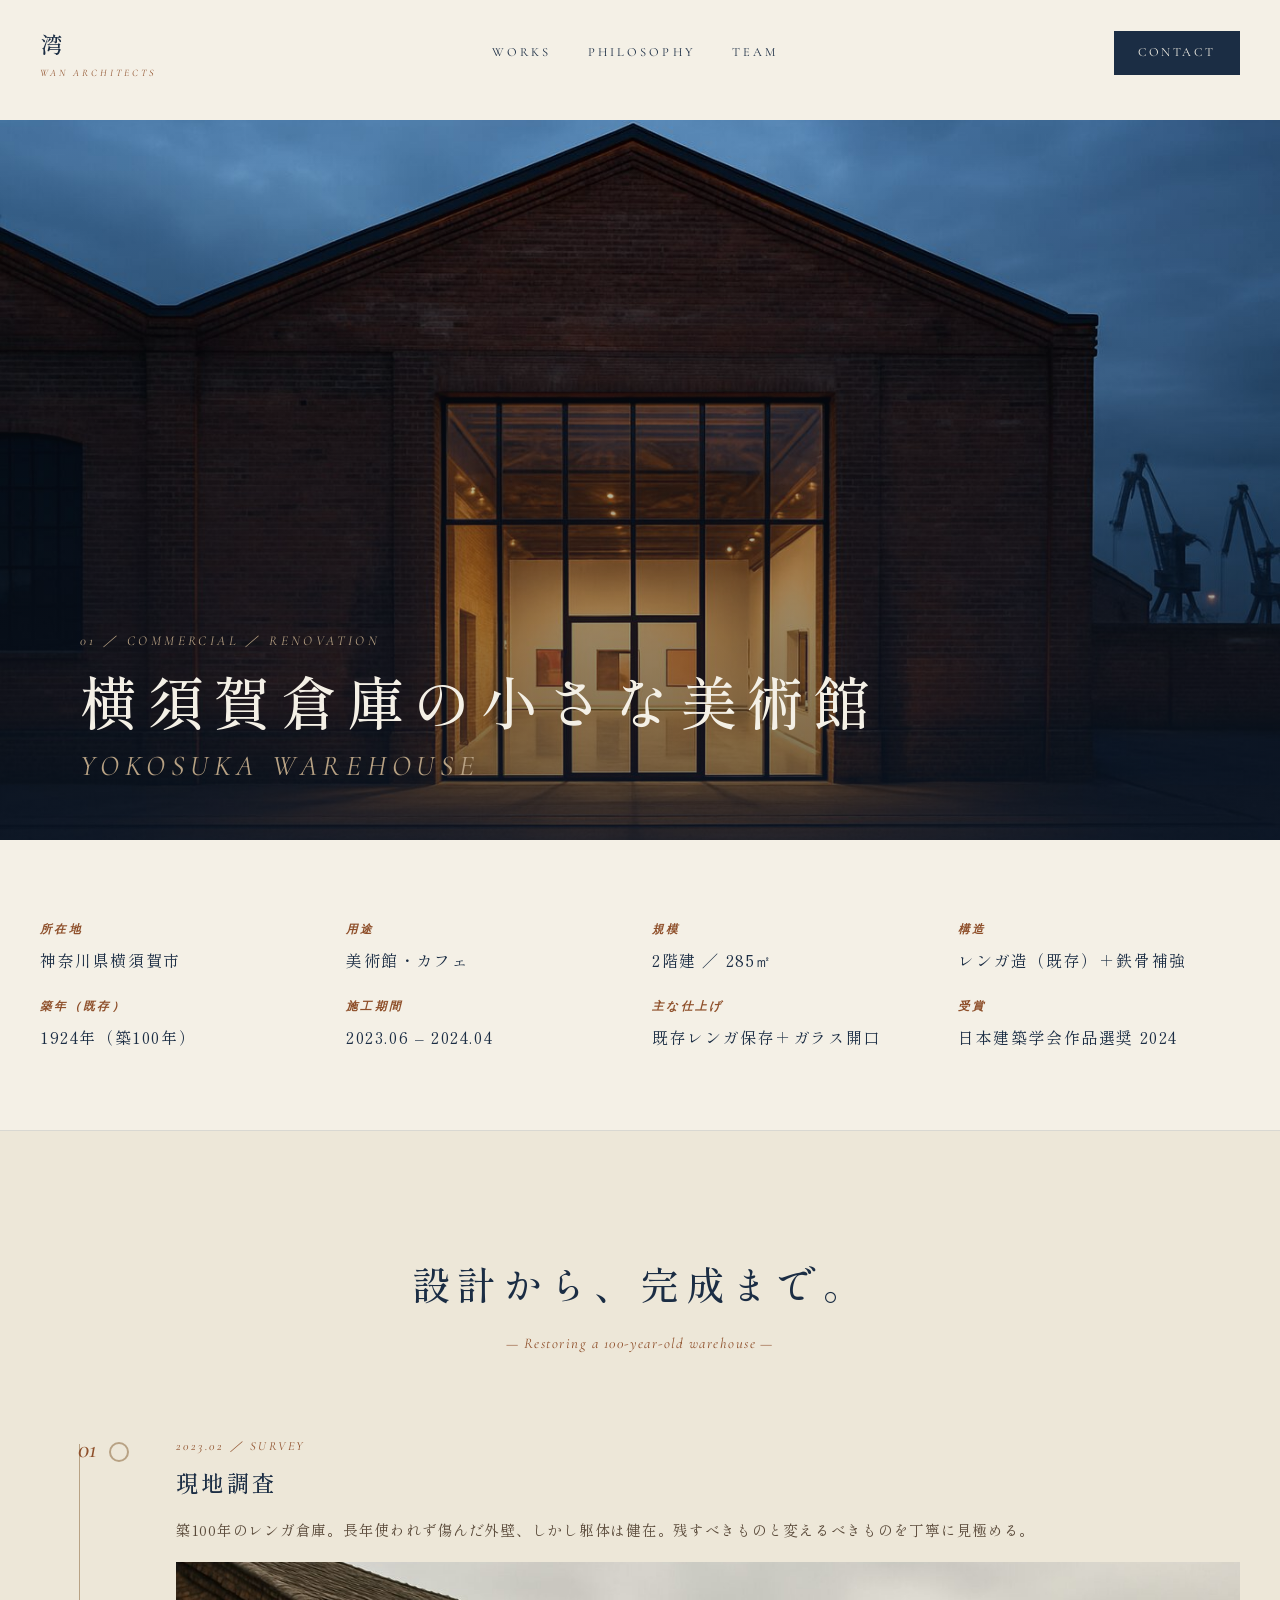
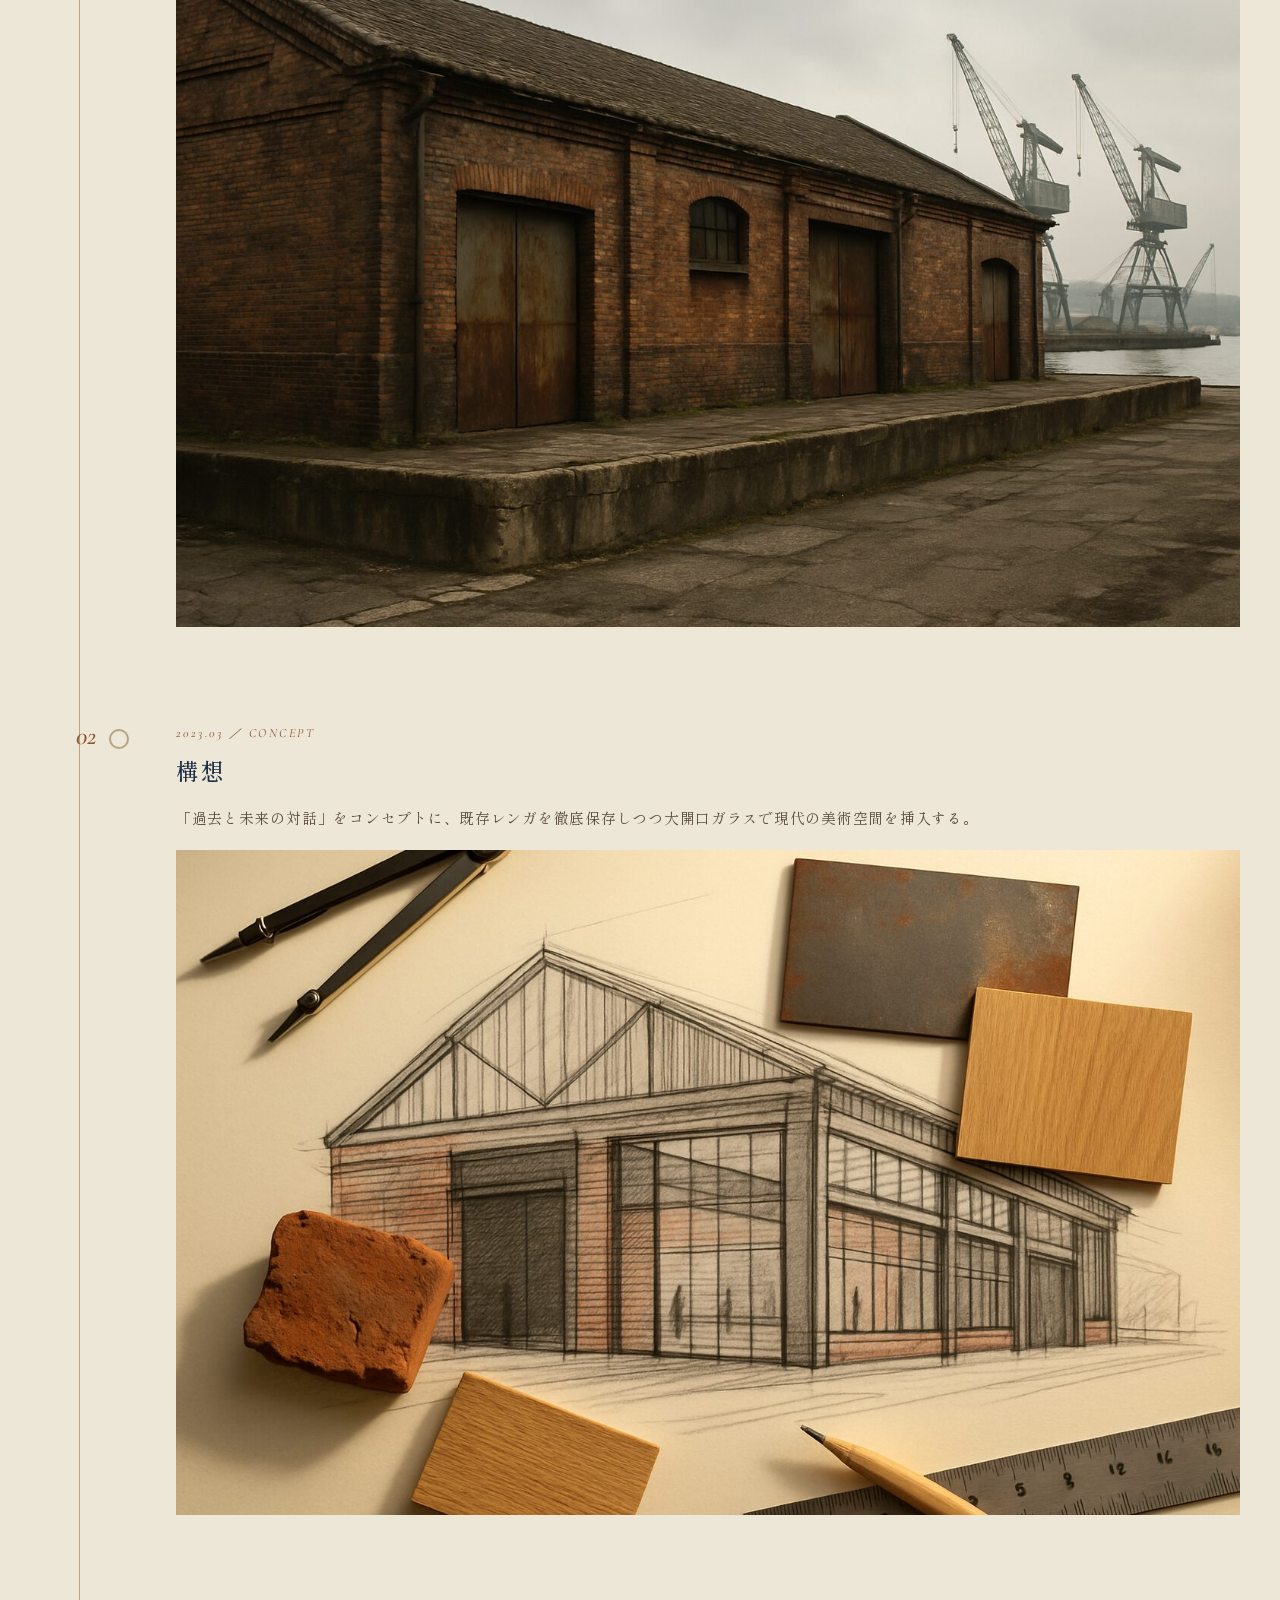
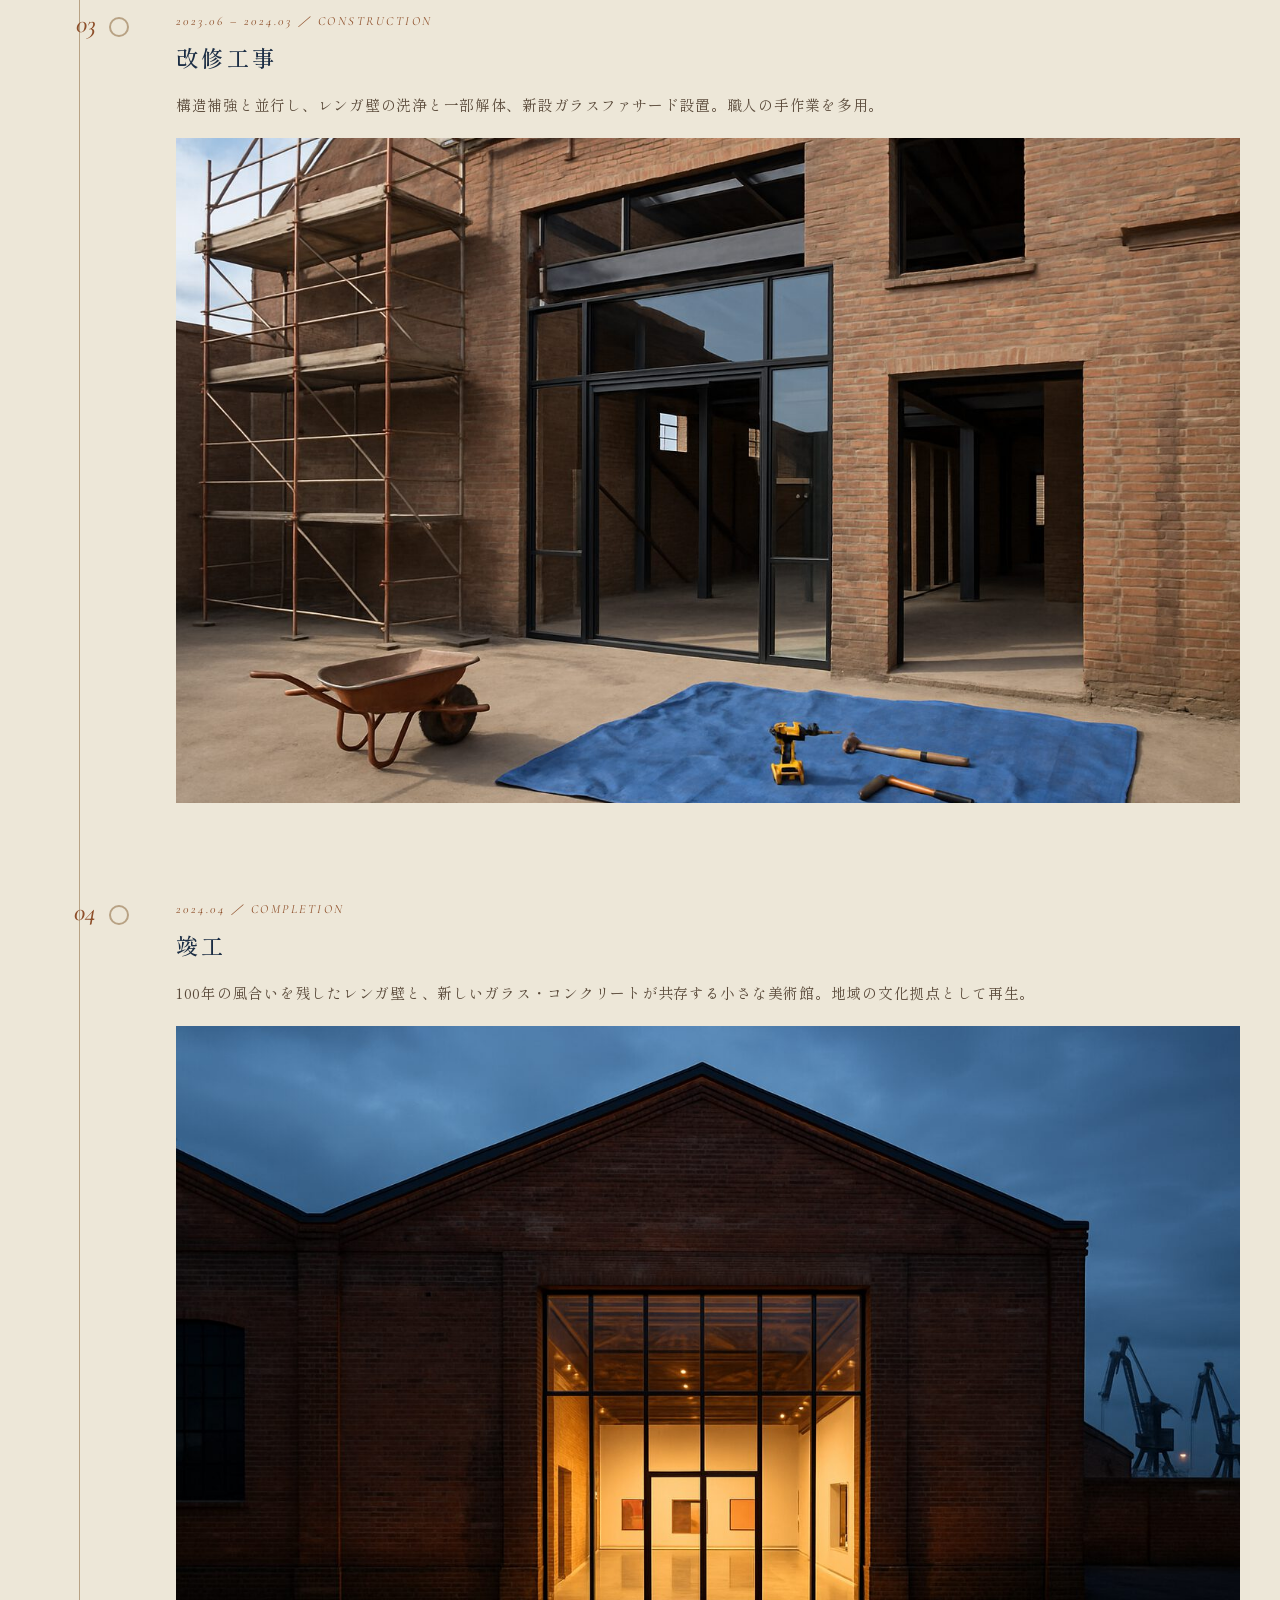
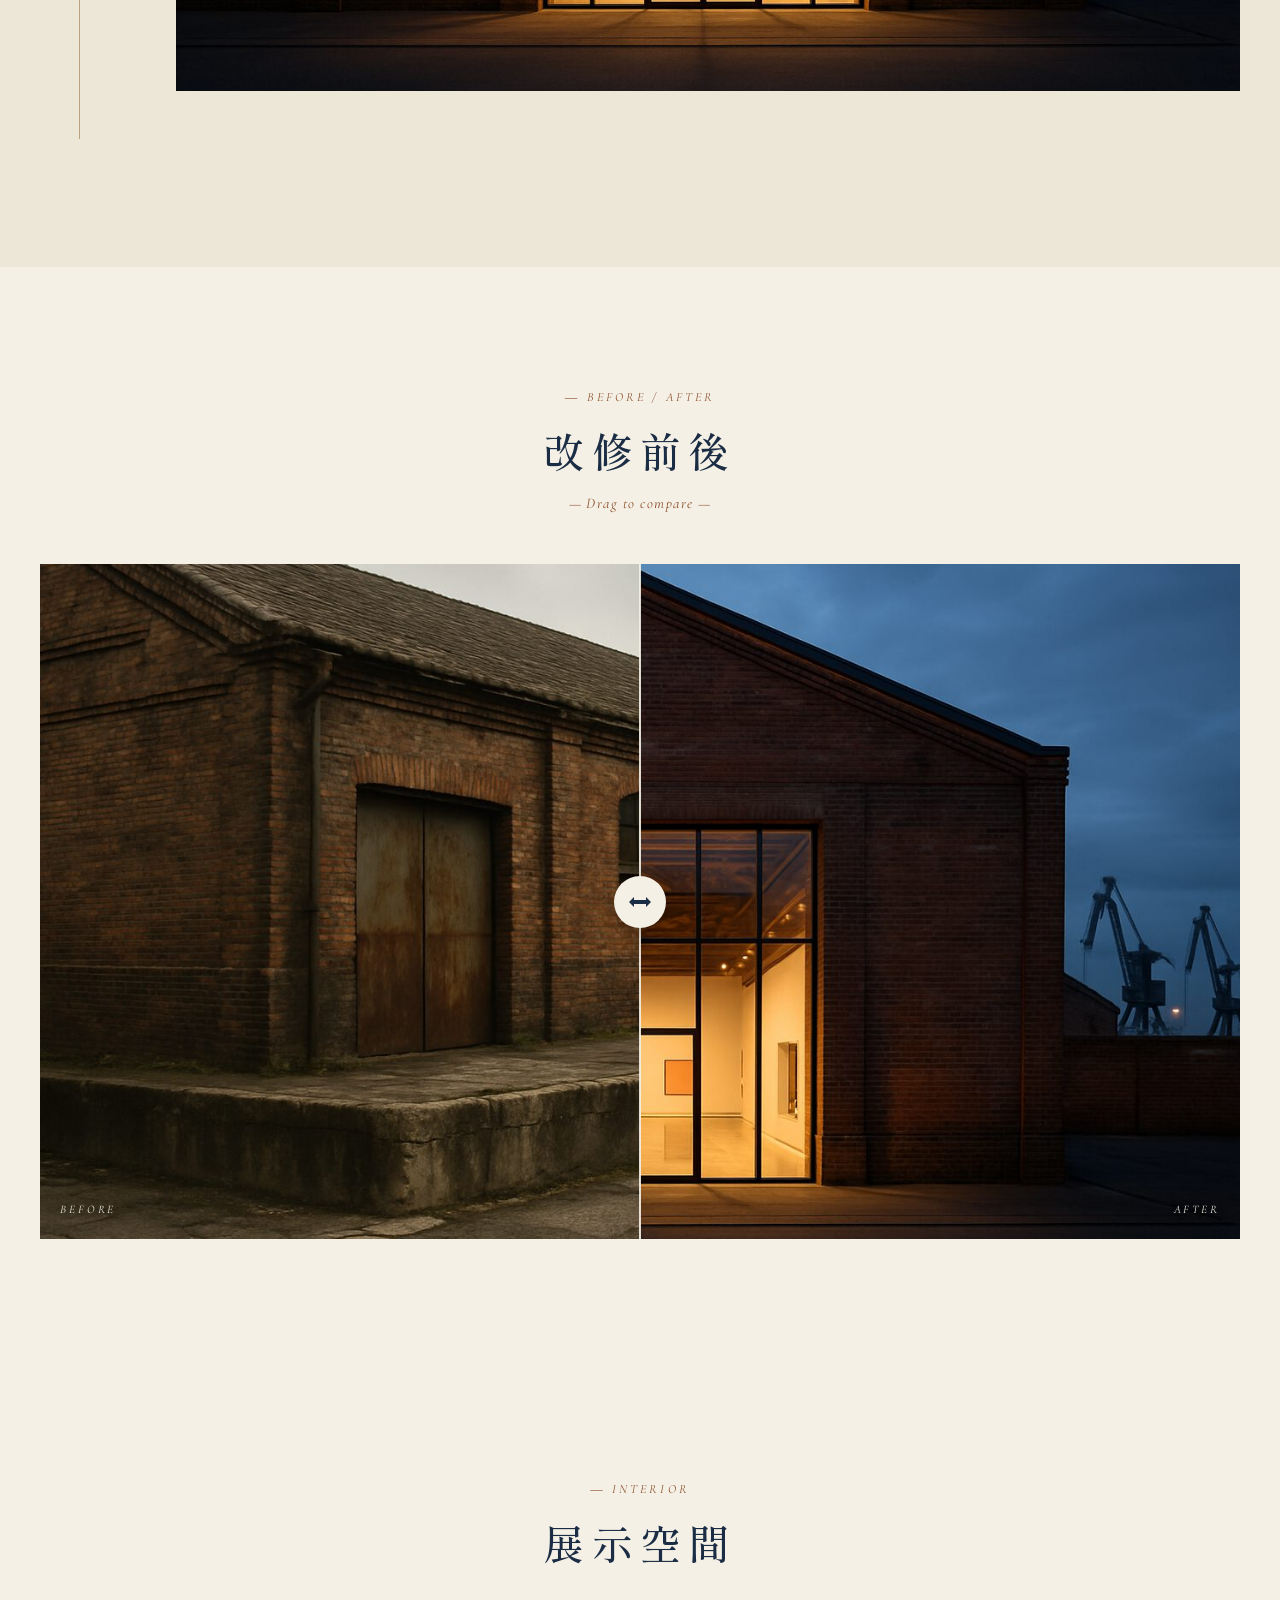
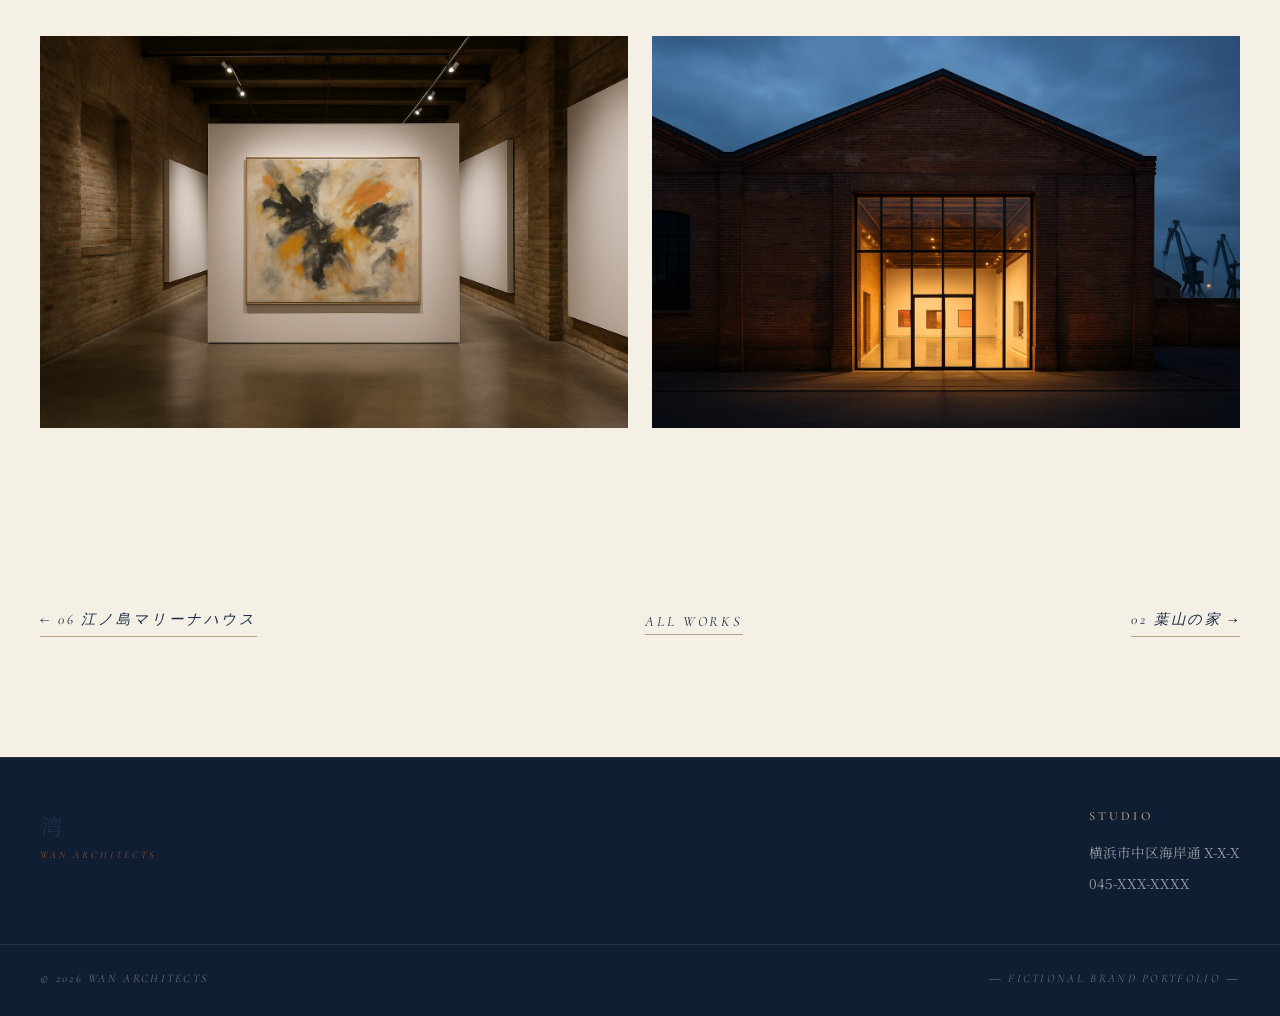
==== commit b276ef42: "feat: before/after slider on renovation works (01, 04, 05)" ====
--- a/work-01-yokosuka.html
+++ b/work-01-yokosuka.html
@@ -95,6 +95,27 @@
   </div>
 </section>
 
+<section class="ba-sec">
+  <div class="wrap">
+    <div class="sec__head reveal" style="text-align:center;margin:0 auto 48px">
+      <p class="kicker">― Before / After</p>
+      <h2 class="sec__title">改修前後</h2>
+      <p class="sec__sub">— Drag to compare —</p>
+    </div>
+    <div class="ba-slider reveal">
+      <img class="ba-img ba-img--after"  src="images/work-01-yokosuka.jpg" alt="竣工後">
+      <img class="ba-img ba-img--before" src="images/w01-before.jpg"       alt="改修前">
+      <div class="ba-handle">
+        <div class="ba-knob">
+          <svg width="22" height="12" viewBox="0 0 22 12" fill="currentColor"><path d="M0 6l5-5v3h12V1l5 5-5 5v-3H5v3L0 6z"/></svg>
+        </div>
+      </div>
+      <span class="ba-label ba-label--l">Before</span>
+      <span class="ba-label ba-label--r">After</span>
+    </div>
+  </div>
+</section>
+
 <section class="interiors">
   <div class="wrap">
     <div class="sec__head" style="text-align:center;margin:0 auto 64px">
@@ -129,6 +150,24 @@
 window.addEventListener('scroll',()=>hd.classList.toggle('is-scrolled',window.scrollY>80));
 const revealObs=new IntersectionObserver((entries)=>{entries.forEach(e=>{if(e.isIntersecting){e.target.classList.add('is-visible');revealObs.unobserve(e.target);}});},{threshold:0.1});
 document.querySelectorAll('.reveal').forEach(el=>revealObs.observe(el));
+
+document.querySelectorAll('.ba-slider').forEach(slider=>{
+  const before=slider.querySelector('.ba-img--before');
+  const handle=slider.querySelector('.ba-handle');
+  let dragging=false;
+  function setPos(x){
+    const r=slider.getBoundingClientRect();
+    const pct=Math.max(5,Math.min(95,(x-r.left)/r.width*100));
+    before.style.clipPath=`inset(0 ${100-pct}% 0 0)`;
+    handle.style.left=pct+'%';
+  }
+  slider.addEventListener('mousedown',e=>{dragging=true;setPos(e.clientX);});
+  window.addEventListener('mousemove',e=>{if(dragging)setPos(e.clientX);});
+  window.addEventListener('mouseup',()=>{dragging=false;});
+  slider.addEventListener('touchstart',e=>{dragging=true;setPos(e.touches[0].clientX);},{passive:true});
+  window.addEventListener('touchmove',e=>{if(dragging)setPos(e.touches[0].clientX);},{passive:true});
+  window.addEventListener('touchend',()=>{dragging=false;});
+});
 </script>
 </body>
 </html>
--- a/styles.css
+++ b/styles.css
@@ -474,6 +474,48 @@
   background-position:center;background-color:var(--salt);
 }
 
+/* === Before / After Slider === */
+.ba-sec{padding:120px 0;background:var(--salt)}
+.ba-slider{
+  position:relative;overflow:hidden;
+  aspect-ratio:16/9;
+  cursor:ew-resize;user-select:none;touch-action:pan-y;
+}
+.ba-img{
+  position:absolute;inset:0;
+  width:100%;height:100%;
+  object-fit:cover;display:block;
+  pointer-events:none;
+}
+.ba-img--before{clip-path:inset(0 50% 0 0);transition:clip-path 0s}
+.ba-handle{
+  position:absolute;top:0;bottom:0;
+  left:50%;width:2px;
+  background:rgba(244,240,230,0.9);
+  transform:translateX(-50%);
+  z-index:10;pointer-events:none;
+}
+.ba-knob{
+  position:absolute;top:50%;left:50%;
+  transform:translate(-50%,-50%);
+  width:52px;height:52px;border-radius:50%;
+  background:var(--salt);
+  display:flex;align-items:center;justify-content:center;
+  color:var(--navy);
+  box-shadow:0 4px 20px rgba(0,0,0,0.25);
+}
+.ba-label{
+  position:absolute;bottom:20px;
+  font-family:var(--serif);font-style:italic;
+  font-size:0.72rem;letter-spacing:0.25em;
+  color:var(--salt);
+  text-shadow:0 1px 6px rgba(0,0,0,0.7);
+  pointer-events:none;z-index:10;
+  text-transform:uppercase;
+}
+.ba-label--l{left:20px}
+.ba-label--r{right:20px}
+
 /* Back to works + prev/next nav */
 .back-to{
   padding:60px 0 120px;background:var(--salt);
